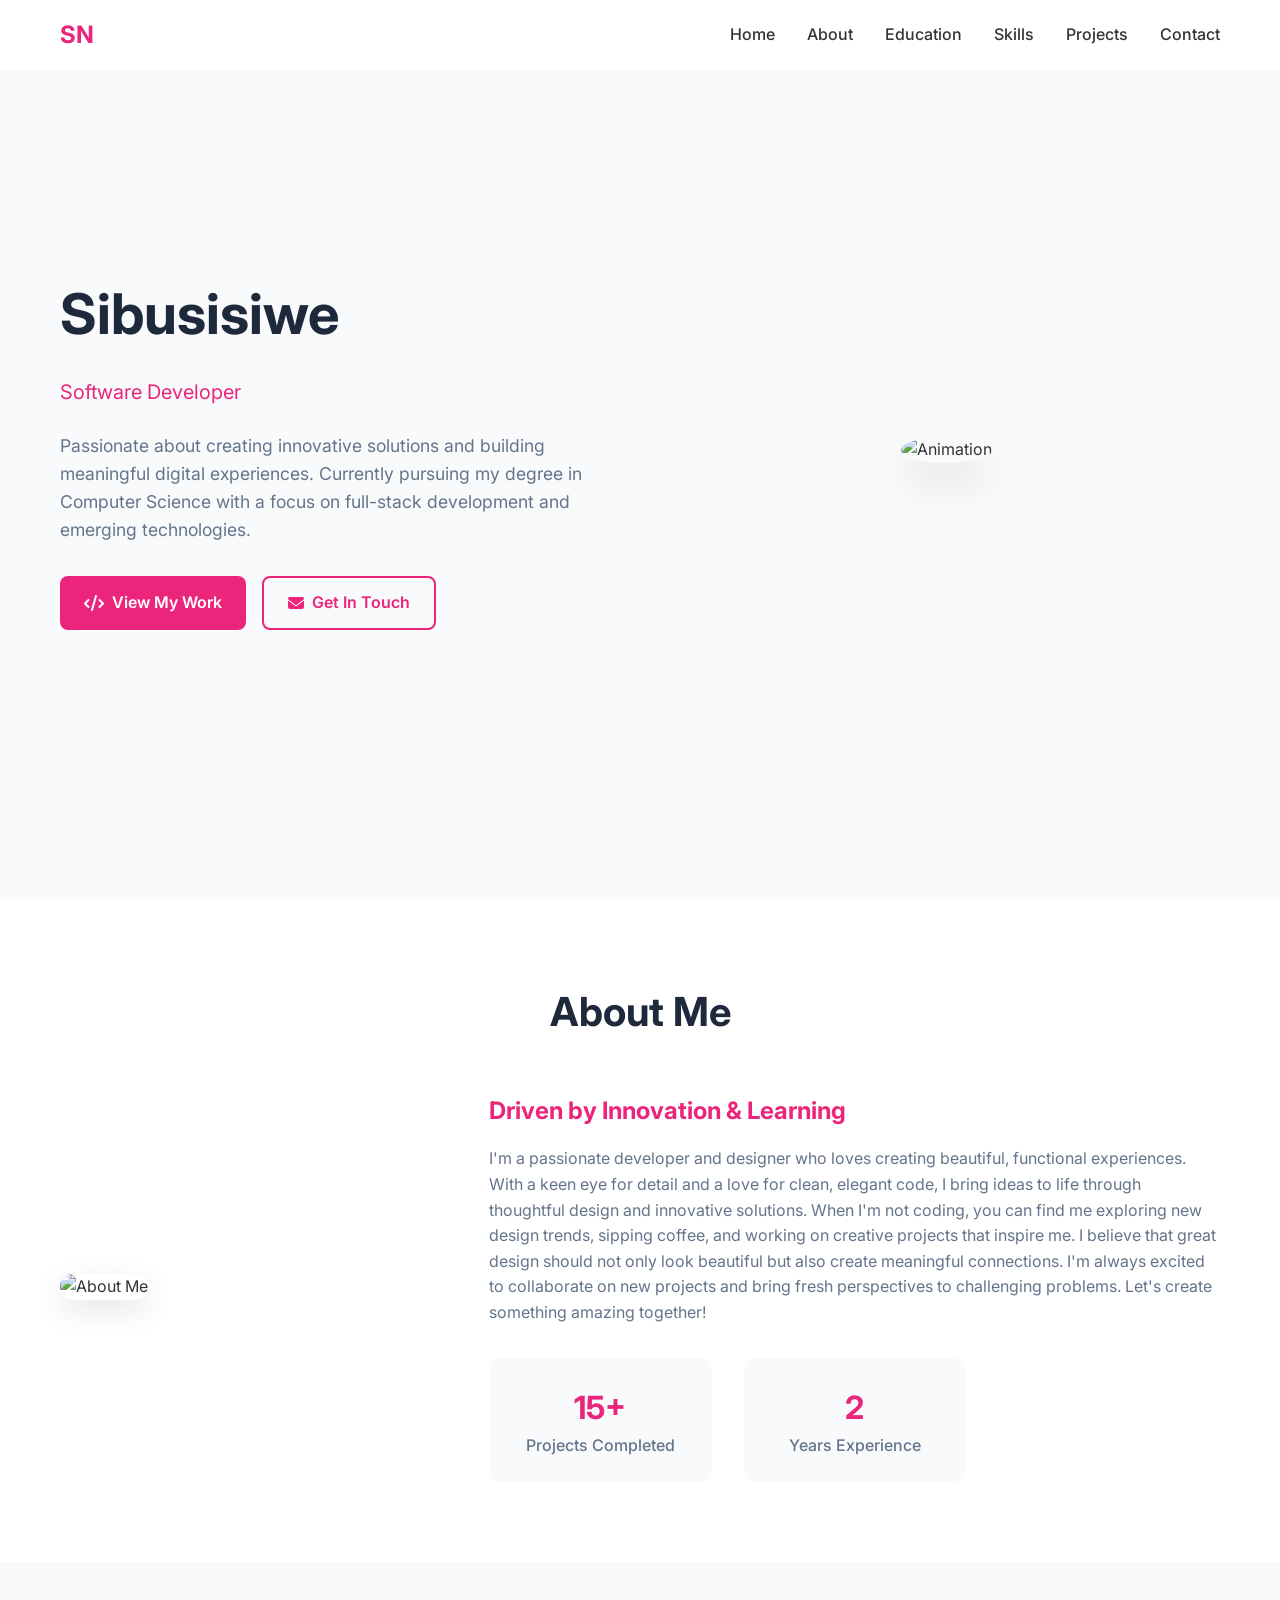
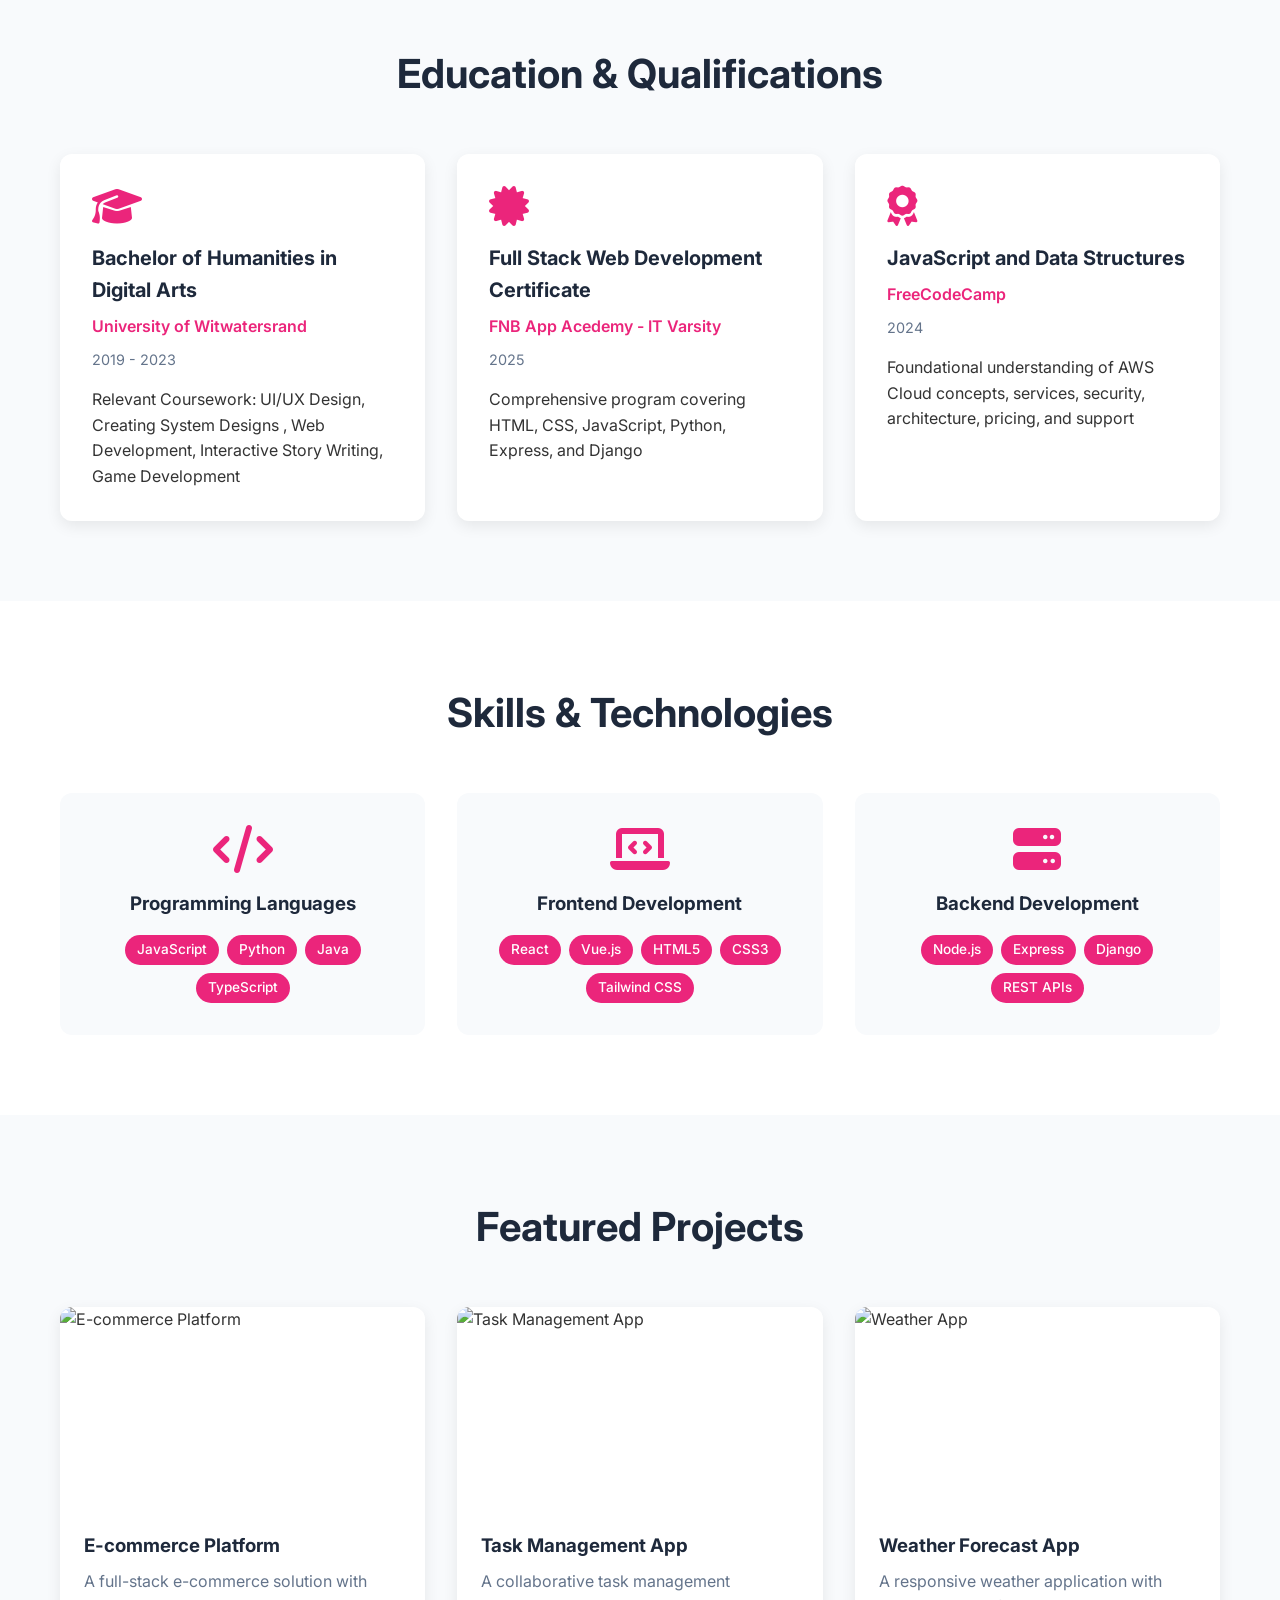
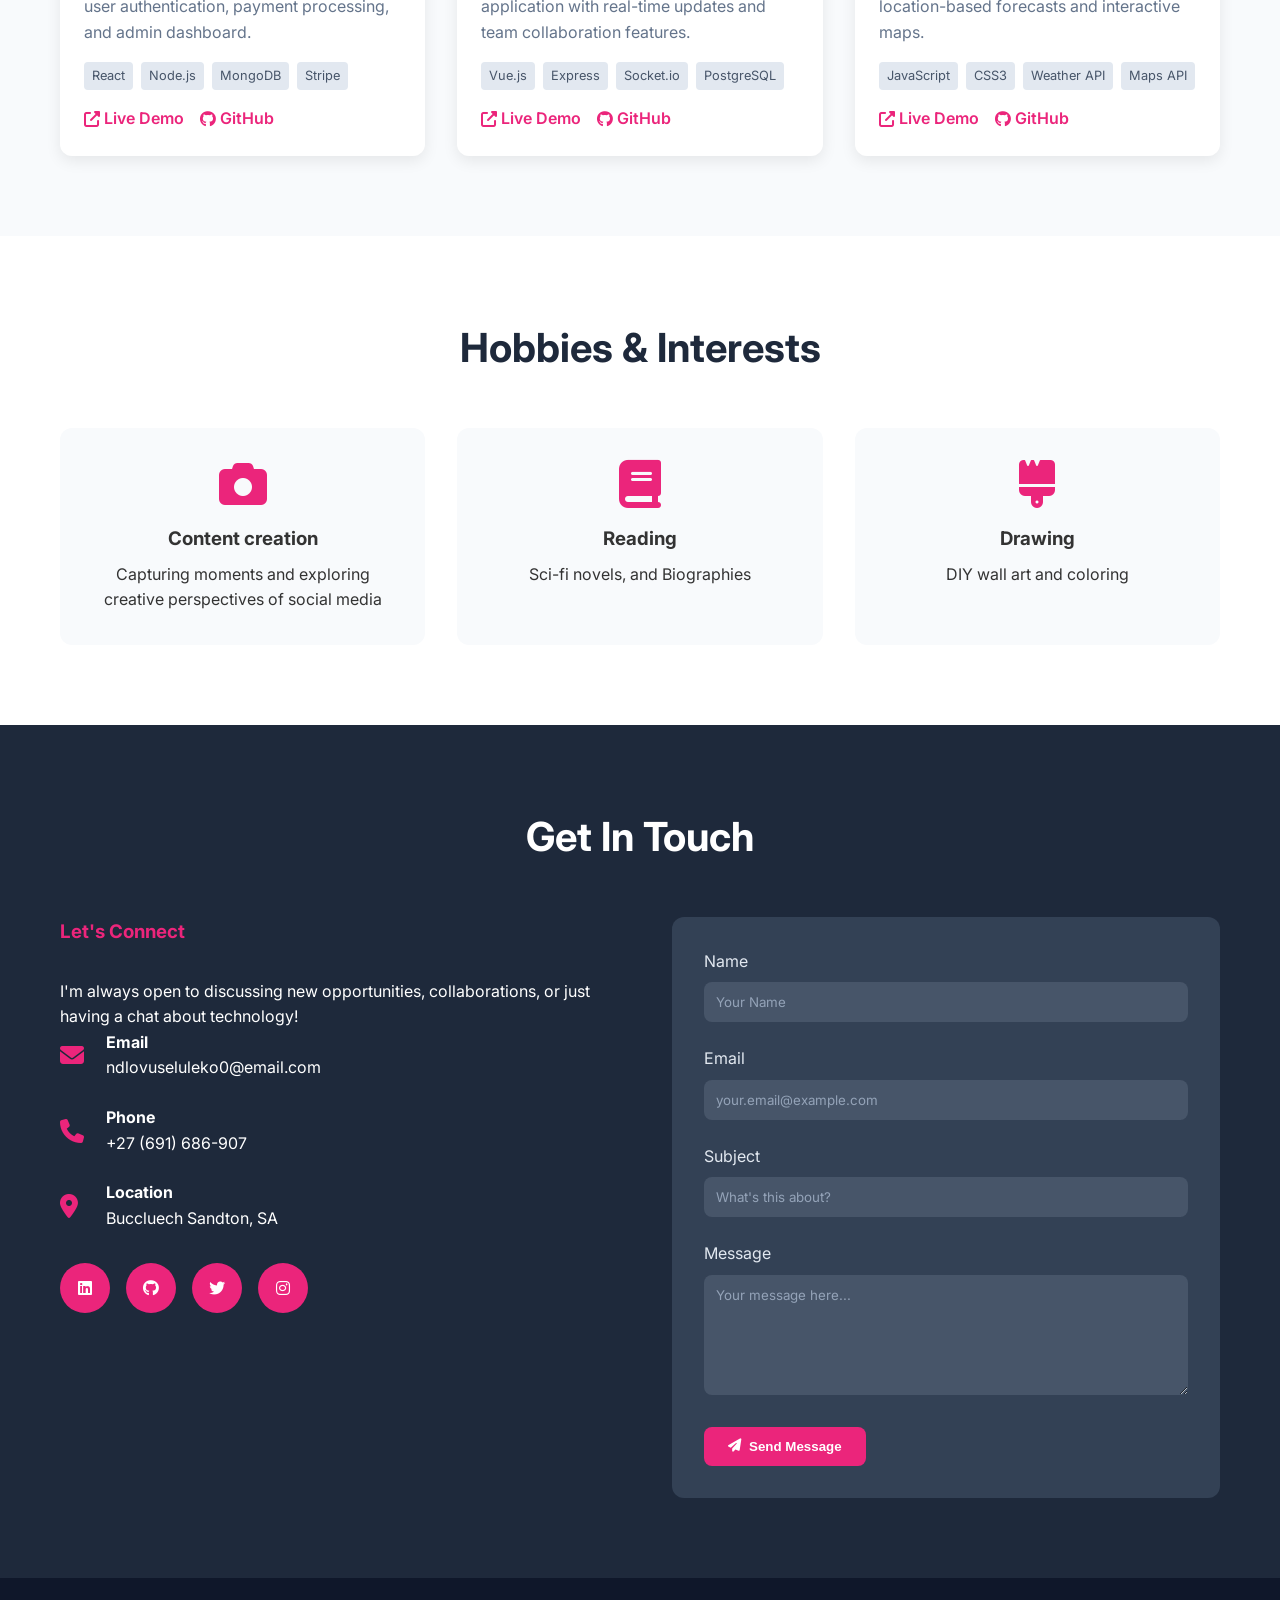
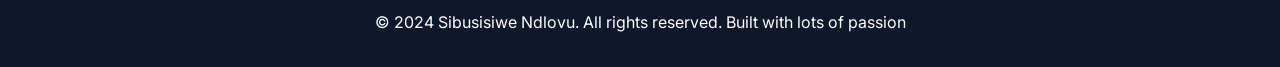
==== index.html @ b72af73e "Initial commit" ====
<!DOCTYPE html>
<html lang="en">
<head>
    <meta charset="UTF-8">
    <meta name="viewport" content="width=device-width, initial-scale=1.0">
    <title>Sibusisiwe Ndlovu - Portfolio</title>
    <link rel="stylesheet" href="https://cdnjs.cloudflare.com/ajax/libs/font-awesome/6.4.0/css/all.min.css">
    <link href="https://fonts.googleapis.com/css2?family=Inter:wght@300;400;500;600;700&display=swap" rel="stylesheet">
    <link rel="stylesheet" href="styles.css">
</head>
<body>
    <!-- Navigation -->
    <nav id="navbar">
        <div class="container">
            <div class="nav-container">
                <div class="logo">SN</div>
                <ul class="nav-links">
                    <li><a href="#home">Home</a></li>
                    <li><a href="#about">About</a></li>
                    <li><a href="#qualifications">Education</a></li>
                    <li><a href="#skills">Skills</a></li>
                    <li><a href="#projects">Projects</a></li>
                    <li><a href="#contact">Contact</a></li>
                </ul>
            </div>
        </div>
    </nav>

    <!-- Hero Section -->
    <section id="home" class="hero">
        <div class="container">
            <div class="hero-content">
                <div class="hero-text">
                    <h1>Sibusisiwe Ndlovu</h1>
                    <p class="subtitle">Software Developer</p>
                    <p>Passionate about creating innovative solutions and building meaningful digital experiences. Currently pursuing my degree in Computer Science with a focus on full-stack development and emerging technologies.</p>
                    <div class="cta-buttons">
                        <a href="#projects" class="btn btn-primary">
                            <i class="fas fa-code"></i>
                            View My Work
                        </a>
                        <a href="#contact" class="btn btn-secondary">
                            <i class="fas fa-envelope"></i>
                            Get In Touch
                        </a>
                    </div>
                </div>
                <div class="hero-image">
                    <img  alt="Animation">
                </div>
            </div>
        </div>
    </section>

    <!-- About Section -->
    <section id="about" class="about">
        <div class="container">
            <h2 class="section-title fade-in">About Me</h2>
            <div class="about-content">
                <div class="about-image fade-in">
                    <img  alt="About Me">
                </div>
                <div class="about-text fade-in">
                    <h3>Driven by Innovation & Learning</h3>
                    <p>I'm a passionate developer and designer who loves creating beautiful, functional experiences. With a keen eye for detail and a love for clean, elegant code, I bring ideas to life through thoughtful design and innovative solutions.
When I'm not coding, you can find me exploring new design trends, sipping coffee, and working on creative projects that inspire me. I believe that great design should not only look beautiful but also create meaningful connections. I'm always excited to collaborate on new projects and bring fresh perspectives to challenging problems. Let's create something amazing together!</p>
                    <div class="stats">
                        <div class="stat-item">
                            <div class="stat-number">15+</div>
                            <div class="stat-label">Projects Completed</div>
                        </div>
                        
                        <div class="stat-item">
                            <div class="stat-number">2</div>
                            <div class="stat-label">Years Experience</div>
                        </div>
                    </div>
                </div>
            </div>
        </div>
    </section>

    <!-- Qualifications Section -->
    <section id="qualifications" class="qualifications">
        <div class="container">
            <h2 class="section-title fade-in">Education & Qualifications</h2>
            <div class="qual-grid">
                <div class="qual-card fade-in">
                    <i class="fas fa-graduation-cap qual-icon"></i>
                    <h3>Bachelor of Humanities in Digital Arts</h3>
                    <div class="institution">University of Witwatersrand</div>
                    <div class="year">2019 - 2023</div>
                    <p>Relevant Coursework: UI/UX Design, Creating System Designs , Web Development, Interactive Story Writing, Game Development</p>
                </div>
                <div class="qual-card fade-in">
                    <i class="fas fa-certificate qual-icon"></i>
                    <h3>Full Stack Web Development Certificate</h3>
                    <div class="institution">FNB App Acedemy - IT Varsity</div>
                    <div class="year">2025</div>
                    <p>Comprehensive program covering HTML, CSS, JavaScript, Python, Express, and Django</p>
                </div>
                <div class="qual-card fade-in">
                    <i class="fas fa-award qual-icon"></i>
                    <h3>JavaScript and Data Structures</h3>
                    <div class="institution">FreeCodeCamp</div>
                    <div class="year">2024</div>
                    <p>Foundational understanding of AWS Cloud concepts, services, security, architecture, pricing, and support</p>
                </div>
            </div>
        </div>
    </section>

    <!-- Skills Section -->
    <section id="skills" class="skills">
        <div class="container">
            <h2 class="section-title fade-in">Skills & Technologies</h2>
            <div class="skills-grid">
                <div class="skill-category fade-in">
                    <i class="fas fa-code"></i>
                    <h3>Programming Languages</h3>
                    <div class="skill-tags">
                        <span class="skill-tag">JavaScript</span>
                        <span class="skill-tag">Python</span>
                        <span class="skill-tag">Java</span>
                        
                        <span class="skill-tag">TypeScript</span>
                    </div>
                </div>
                <div class="skill-category fade-in">
                    <i class="fas fa-laptop-code"></i>
                    <h3>Frontend Development</h3>
                    <div class="skill-tags">
                        <span class="skill-tag">React</span>
                        <span class="skill-tag">Vue.js</span>
                        <span class="skill-tag">HTML5</span>
                        <span class="skill-tag">CSS3</span>
                        <span class="skill-tag">Tailwind CSS</span>
                    </div>
                </div>
                <div class="skill-category fade-in">
                    <i class="fas fa-server"></i>
                    <h3>Backend Development</h3>
                    <div class="skill-tags">
                        <span class="skill-tag">Node.js</span>
                        <span class="skill-tag">Express</span>
                        <span class="skill-tag">Django</span>
                        <span class="skill-tag">REST APIs</span>
            
                    </div>
                </div>
            </div>
        </div>
    </section>

    <!-- Projects Section -->
    <section id="projects" class="projects">
        <div class="container">
            <h2 class="section-title fade-in">Featured Projects</h2>
            <div class="projects-grid">
                <div class="project-card fade-in">
                    <div class="project-image">
                        <img src="/placeholder.svg?height=200&width=350" alt="E-commerce Platform">
                    </div>
                    <div class="project-content">
                        <h3>E-commerce Platform</h3>
                        <p>A full-stack e-commerce solution with user authentication, payment processing, and admin dashboard.</p>
                        <div class="project-tech">
                            <span class="tech-tag">React</span>
                            <span class="tech-tag">Node.js</span>
                            <span class="tech-tag">MongoDB</span>
                            <span class="tech-tag">Stripe</span>
                        </div>
                        <div class="project-links">
                            <a href="#"><i class="fas fa-external-link-alt"></i> Live Demo</a>
                            <a href="#"><i class="fab fa-github"></i> GitHub</a>
                        </div>
                    </div>
                </div>
                <div class="project-card fade-in">
                    <div class="project-image">
                        <img src="/placeholder.svg?height=200&width=350" alt="Task Management App">
                    </div>
                    <div class="project-content">
                        <h3>Task Management App</h3>
                        <p>A collaborative task management application with real-time updates and team collaboration features.</p>
                        <div class="project-tech">
                            <span class="tech-tag">Vue.js</span>
                            <span class="tech-tag">Express</span>
                            <span class="tech-tag">Socket.io</span>
                            <span class="tech-tag">PostgreSQL</span>
                        </div>
                        <div class="project-links">
                            <a href="#"><i class="fas fa-external-link-alt"></i> Live Demo</a>
                            <a href="#"><i class="fab fa-github"></i> GitHub</a>
                        </div>
                    </div>
                </div>
                <div class="project-card fade-in">
                    <div class="project-image">
                        <img src="/placeholder.svg?height=200&width=350" alt="Weather App">
                    </div>
                    <div class="project-content">
                        <h3>Weather Forecast App</h3>
                        <p>A responsive weather application with location-based forecasts and interactive maps.</p>
                        <div class="project-tech">
                            <span class="tech-tag">JavaScript</span>
                            <span class="tech-tag">CSS3</span>
                            <span class="tech-tag">Weather API</span>
                            <span class="tech-tag">Maps API</span>
                        </div>
                        <div class="project-links">
                            <a href="#"><i class="fas fa-external-link-alt"></i> Live Demo</a>
                            <a href="#"><i class="fab fa-github"></i> GitHub</a>
                        </div>
                    </div>
                </div>
            </div>
        </div>
    </section>

    <!-- Hobbies Section -->
    <section id="hobbies" class="hobbies">
        <div class="container">
            <h2 class="section-title fade-in">Hobbies & Interests</h2>
            <div class="hobbies-grid">
                <div class="hobby-item fade-in">
                    <i class="fas fa-camera"></i>
                    <h3>Content creation</h3>
                    <p>Capturing moments and exploring creative perspectives of social media</p>
                </div>
              
                <div class="hobby-item fade-in">
                    <i class="fas fa-book"></i>
                    <h3>Reading</h3>
                    <p>Sci-fi novels, and Biographies</p>
                </div>
                <div class="hobby-item fade-in">
                    <i class="fas fa-brush"></i>
                    <h3>Drawing</h3>
                    <p>DIY wall art and coloring</p>
                </div>
            </div>
        </div>
    </section>

    <!-- Contact Section -->
    <section id="contact" class="contact">
        <div class="container">
            <h2 class="section-title fade-in">Get In Touch</h2>
            <div class="contact-content">
                <div class="contact-info fade-in">
                    <h3>Let's Connect</h3>
                    <p>I'm always open to discussing new opportunities, collaborations, or just having a chat about technology!</p>
                    
                    <div class="contact-item">
                        <i class="fas fa-envelope"></i>
                        <div>
                            <strong>Email</strong><br>
                            ndlovuseluleko0@email.com
                        </div>
                    </div>
                    
                    <div class="contact-item">
                        <i class="fas fa-phone"></i>
                        <div>
                            <strong>Phone</strong><br>
                            +27 (691) 686-907
                        </div>
                    </div>
                    
                    <div class="contact-item">
                        <i class="fas fa-map-marker-alt"></i>
                        <div>
                            <strong>Location</strong><br>
                            Buccluech Sandton, SA
                        </div>
                    </div>

                    <div class="social-links">
                        <a href="#"><i class="fab fa-linkedin"></i></a>
                        <a href="#"><i class="fab fa-github"></i></a>
                        <a href="#"><i class="fab fa-twitter"></i></a>
                        <a href="#"><i class="fab fa-instagram"></i></a>
                    </div>
                </div>
                
                <div class="contact-form fade-in">
                    <form>
                        <div class="form-group">
                            <label for="name">Name</label>
                            <input type="text" id="name" name="name" placeholder="Your Name" required>
                        </div>
                        <div class="form-group">
                            <label for="email">Email</label>
                            <input type="email" id="email" name="email" placeholder="your.email@example.com" required>
                        </div>
                        <div class="form-group">
                            <label for="subject">Subject</label>
                            <input type="text" id="subject" name="subject" placeholder="What's this about?" required>
                        </div>
                        <div class="form-group">
                            <label for="message">Message</label>
                            <textarea id="message" name="message" placeholder="Your message here..." required></textarea>
                        </div>
                        <button type="submit" class="btn btn-primary">
                            <i class="fas fa-paper-plane"></i>
                            Send Message
                        </button>
                    </form>
                </div>
            </div>
        </div>
    </section>

    <!-- Footer -->
    <footer>
        <div class="container">
            <p>&copy; 2024 Sibusisiwe Ndlovu. All rights reserved. Built with lots of passion</p>
        </div>
    </footer>

    <script src="script.js"></script>
</body>
</html>
---- styles.css ----
* {
    margin: 0;
    padding: 0;
    box-sizing: border-box;
}

body {
    font-family: 'Inter', sans-serif;
    line-height: 1.6;
    color: #333;
    background-color: #ffffff;
}

.container {
    max-width: 1200px;
    margin: 0 auto;
    padding: 0 20px;
}

/* Navigation */
nav {
    position: fixed;
    top: 0;
    width: 100%;
    background: rgba(255, 255, 255, 0.95);
    backdrop-filter: blur(10px);
    z-index: 1000;
    padding: 1rem 0;
    transition: all 0.3s ease;
}

nav.scrolled {
    box-shadow: 0 2px 20px rgba(0, 0, 0, 0.1);
}

.nav-container {
    display: flex;
    justify-content: space-between;
    align-items: center;
}

.logo {
    font-size: 1.5rem;
    font-weight: 700;
    color: #eb257b;
}

.nav-links {
    display: flex;
    list-style: none;
    gap: 2rem;
}

.nav-links a {
    text-decoration: none;
    color: #333;
    font-weight: 500;
    transition: color 0.3s ease;
    position: relative;
}

.nav-links a:hover {
    color: #eb257b;
}

.nav-links a::after {
    content: '';
    position: absolute;
    width: 0;
    height: 2px;
    bottom: -5px;
    left: 0;
    background-color: #eb257b;
    transition: width 0.3s ease;
}

.nav-links a:hover::after {
    width: 100%;
}

/* Hero Section */
.hero {
    min-height: 100vh;
    display: flex;
    align-items: center;
    padding-top: 80px;
    background-color: #f8fafc;
}

.hero-content {
    display: grid;
    grid-template-columns: 1fr 1fr;
    gap: 4rem;
    align-items: center;
}

.hero-text h1 {
    font-size: 3.5rem;
    font-weight: 700;
    margin-bottom: 1rem;
    color: #1e293b;
    opacity: 0;
    animation: fadeInUp 1s ease forwards;
}

.hero-text .subtitle {
    font-size: 1.25rem;
    color: #eb257b;
    margin-bottom: 1.5rem;
    opacity: 0;
    animation: fadeInUp 1s ease 0.2s forwards;
}

.hero-text p {
    font-size: 1.1rem;
    color: #64748b;
    margin-bottom: 2rem;
    opacity: 0;
    animation: fadeInUp 1s ease 0.4s forwards;
}

.hero-image {
    text-align: center;
    opacity: 0;
    animation: fadeInUp 1s ease 0.6s forwards;
}

.hero-image img {
    width: 300px;
    height: 300px;
    border-radius: 50%;
    object-fit: cover;
    box-shadow: 0 20px 40px rgba(0, 0, 0, 0.1);
    transition: transform 0.3s ease;
}

.hero-image img:hover {
    transform: scale(1.05);
}
.hearts {
    position: fixed;
    top: 0;
    left: 0;
    width: 100%;
    height: 100%;
    pointer-events: none;
    overflow: hidden;
    z-index: 1;
}

.heart {
    position: absolute;
    color: rgba(255, 107, 107, 0.3);
    font-size: 20px;
    animation: float-heart 8s linear infinite;
}

@keyframes float-heart {
    0% {
        transform: translateY(100vh) rotate(0deg);
        opacity: 1;
    }
    100% {
        transform: translateY(-100px) rotate(360deg);
        opacity: 0;
    }
}

.cta-buttons {
    display: flex;
    gap: 1rem;
    opacity: 0;
    animation: fadeInUp 1s ease 0.8s forwards;
}

.btn {
    padding: 12px 24px;
    border: none;
    border-radius: 8px;
    font-weight: 600;
    text-decoration: none;
    display: inline-flex;
    align-items: center;
    gap: 0.5rem;
    transition: all 0.3s ease;
    cursor: pointer;
}

.btn-primary {
    background-color: #eb257b;
    color: white;
}

.btn-primary:hover {
    background-color: #eb257b;
    transform: translateY(-2px);
}

.btn-secondary {
    background-color: transparent;
    color: #eb257b;
    border: 2px solid #eb257b;
}

.btn-secondary:hover {
    background-color: #eb257b;
    color: white;
    transform: translateY(-2px);
}

/* Section Styles */
section {
    padding: 5rem 0;
}

.section-title {
    text-align: center;
    font-size: 2.5rem;
    font-weight: 700;
    margin-bottom: 3rem;
    color: #1e293b;
}

/* About Section */
.about {
    background-color: white;
}

.about-content {
    display: grid;
    grid-template-columns: 1fr 2fr;
    gap: 4rem;
    align-items: center;
}

.about-image img {
    width: 100%;
    border-radius: 12px;
    box-shadow: 0 10px 30px rgba(0, 0, 0, 0.1);
}

.about-text h3 {
    font-size: 1.5rem;
    margin-bottom: 1rem;
    color: #eb257b;
}

.about-text p {
    color: #64748b;
    margin-bottom: 1.5rem;
}

.stats {
    display: grid;
    grid-template-columns: repeat(3, 1fr);
    gap: 2rem;
    margin-top: 2rem;
}

.stat-item {
    text-align: center;
    padding: 1.5rem;
    background-color: #f8fafc;
    border-radius: 12px;
    transition: transform 0.3s ease;
}

.stat-item:hover {
    transform: translateY(-5px);
}

.stat-number {
    font-size: 2rem;
    font-weight: 700;
    color: #eb257b;
}

.stat-label {
    color: #64748b;
    font-weight: 500;
}

/* Qualifications Section */
.qualifications {
    background-color: #f8fafc;
}

.qual-grid {
    display: grid;
    grid-template-columns: repeat(auto-fit, minmax(300px, 1fr));
    gap: 2rem;
}

.qual-card {
    background: white;
    padding: 2rem;
    border-radius: 12px;
    box-shadow: 0 5px 15px rgba(0, 0, 0, 0.08);
    transition: all 0.3s ease;
}

.qual-card:hover {
    transform: translateY(-5px);
    box-shadow: 0 10px 30px rgba(0, 0, 0, 0.15);
}

.qual-icon {
    font-size: 2.5rem;
    color: #eb257b;
    margin-bottom: 1rem;
}

.qual-card h3 {
    font-size: 1.25rem;
    margin-bottom: 0.5rem;
    color: #1e293b;
}

.qual-card .institution {
    color: #eb257b;
    font-weight: 600;
    margin-bottom: 0.5rem;
}

.qual-card .year {
    color: #64748b;
    font-size: 0.9rem;
    margin-bottom: 1rem;
}

/* Skills Section */
.skills {
    background-color: white;
}

.skills-grid {
    display: grid;
    grid-template-columns: repeat(auto-fit, minmax(250px, 1fr));
    gap: 2rem;
}

.skill-category {
    background-color: #f8fafc;
    padding: 2rem;
    border-radius: 12px;
    text-align: center;
    transition: transform 0.3s ease;
}

.skill-category:hover {
    transform: translateY(-5px);
}

.skill-category i {
    font-size: 3rem;
    color: #eb257b;
    margin-bottom: 1rem;
}

.skill-category h3 {
    margin-bottom: 1rem;
    color: #1e293b;
}

.skill-tags {
    display: flex;
    flex-wrap: wrap;
    gap: 0.5rem;
    justify-content: center;
}

.skill-tag {
    background-color: #eb257b;
    color: white;
    padding: 0.25rem 0.75rem;
    border-radius: 20px;
    font-size: 0.85rem;
    font-weight: 500;
}

/* Projects Section */
.projects {
    background-color: #f8fafc;
}

.projects-grid {
    display: grid;
    grid-template-columns: repeat(auto-fit, minmax(350px, 1fr));
    gap: 2rem;
}

.project-card {
    background: white;
    border-radius: 12px;
    overflow: hidden;
    box-shadow: 0 5px 15px rgba(0, 0, 0, 0.08);
    transition: all 0.3s ease;
}

.project-card:hover {
    transform: translateY(-5px);
    box-shadow: 0 10px 30px rgba(0, 0, 0, 0.15);
}

.project-image {
    height: 200px;
    overflow: hidden;
}

.project-image img {
    width: 100%;
    height: 100%;
    object-fit: cover;
    transition: transform 0.3s ease;
}

.project-card:hover .project-image img {
    transform: scale(1.1);
}

.project-content {
    padding: 1.5rem;
}

.project-content h3 {
    margin-bottom: 0.5rem;
    color: #1e293b;
}

.project-content p {
    color: #64748b;
    margin-bottom: 1rem;
}

.project-tech {
    display: flex;
    flex-wrap: wrap;
    gap: 0.5rem;
    margin-bottom: 1rem;
}

.tech-tag {
    background-color: #e2e8f0;
    color: #475569;
    padding: 0.25rem 0.5rem;
    border-radius: 4px;
    font-size: 0.8rem;
}

.project-links {
    display: flex;
    gap: 1rem;
}

.project-links a {
    color: #eb257b;
    text-decoration: none;
    font-weight: 600;
    display: flex;
    align-items: center;
    gap: 0.25rem;
}

.project-links a:hover {
    color: #eb257b;
}

/* Hobbies Section */
.hobbies {
    background-color: white;
}

.hobbies-grid {
    display: grid;
    grid-template-columns: repeat(auto-fit, minmax(200px, 1fr));
    gap: 2rem;
}

.hobby-item {
    text-align: center;
    padding: 2rem;
    background-color: #f8fafc;
    border-radius: 12px;
    transition: all 0.3s ease;
}

.hobby-item:hover {
    transform: translateY(-5px);
    background-color: #eb257b;
    color: white;
}

.hobby-item i {
    font-size: 3rem;
    color: #eb257b;
    margin-bottom: 1rem;
    transition: color 0.3s ease;
}

.hobby-item:hover i {
    color: white;
}

.hobby-item h3 {
    margin-bottom: 0.5rem;
}

/* Contact Section */
.contact {
    background-color: #1e293b;
    color: white;
}

.contact .section-title {
    color: white;
}

.contact-content {
    display: grid;
    grid-template-columns: 1fr 1fr;
    gap: 4rem;
}

.contact-info h3 {
    margin-bottom: 2rem;
    color: #eb257b;
}

.contact-item {
    display: flex;
    align-items: center;
    gap: 1rem;
    margin-bottom: 1.5rem;
}

.contact-item i {
    font-size: 1.5rem;
    color: #eb257b;
    width: 30px;
}

.social-links {
    display: flex;
    gap: 1rem;
    margin-top: 2rem;
}

.social-links a {
    display: flex;
    align-items: center;
    justify-content: center;
    width: 50px;
    height: 50px;
    background-color: #eb257b;
    color: white;
    border-radius: 50%;
    text-decoration: none;
    transition: all 0.3s ease;
}

.social-links a:hover {
    background-color: #eb257b;
    transform: translateY(-3px);
}

.contact-form {
    background-color: #334155;
    padding: 2rem;
    border-radius: 12px;
}

.form-group {
    margin-bottom: 1.5rem;
}

.form-group label {
    display: block;
    margin-bottom: 0.5rem;
    color: #e2e8f0;
}

.form-group input,
.form-group textarea {
    width: 100%;
    padding: 0.75rem;
    border: none;
    border-radius: 8px;
    background-color: #475569;
    color: white;
    font-family: inherit;
}

.form-group input::placeholder,
.form-group textarea::placeholder {
    color: #94a3b8;
}

.form-group textarea {
    height: 120px;
    resize: vertical;
}

/* Footer */
footer {
    background-color: #0f172a;
    color: white;
    text-align: center;
    padding: 2rem 0;
}

/* Animations */
@keyframes fadeInUp {
    from {
        opacity: 0;
        transform: translateY(30px);
    }
    to {
        opacity: 1;
        transform: translateY(0);
    }
}

.fade-in {
    opacity: 0;
    transform: translateY(30px);
    transition: all 0.6s ease;
}

.fade-in.visible {
    opacity: 1;
    transform: translateY(0);
}

/* Mobile Responsiveness */
@media (max-width: 768px) {
    .nav-links {
        display: none;
    }

    .hero-content {
        grid-template-columns: 1fr;
        text-align: center;
    }

    .hero-text h1 {
        font-size: 2.5rem;
    }

    .about-content {
        grid-template-columns: 1fr;
    }

    .stats {
        grid-template-columns: 1fr;
    }

    .contact-content {
        grid-template-columns: 1fr;
    }

    .cta-buttons {
        flex-direction: column;
    }
}
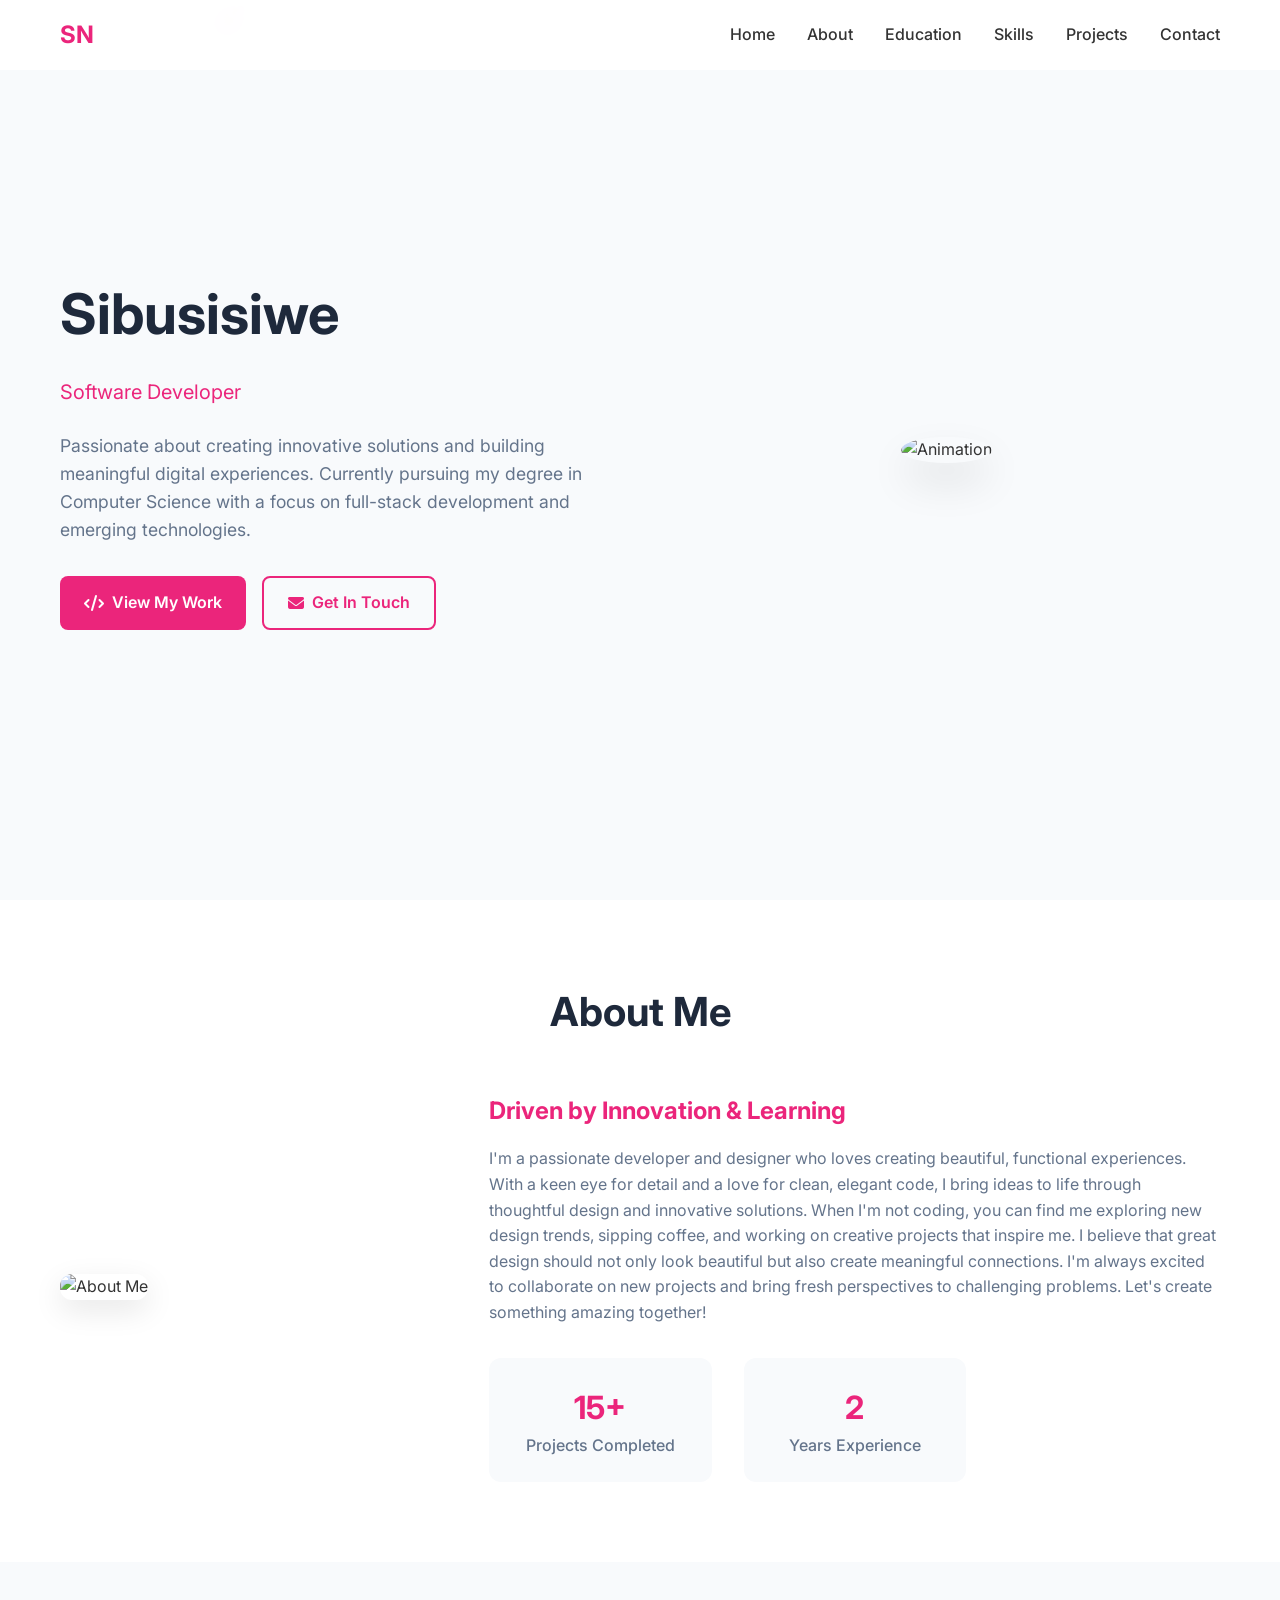
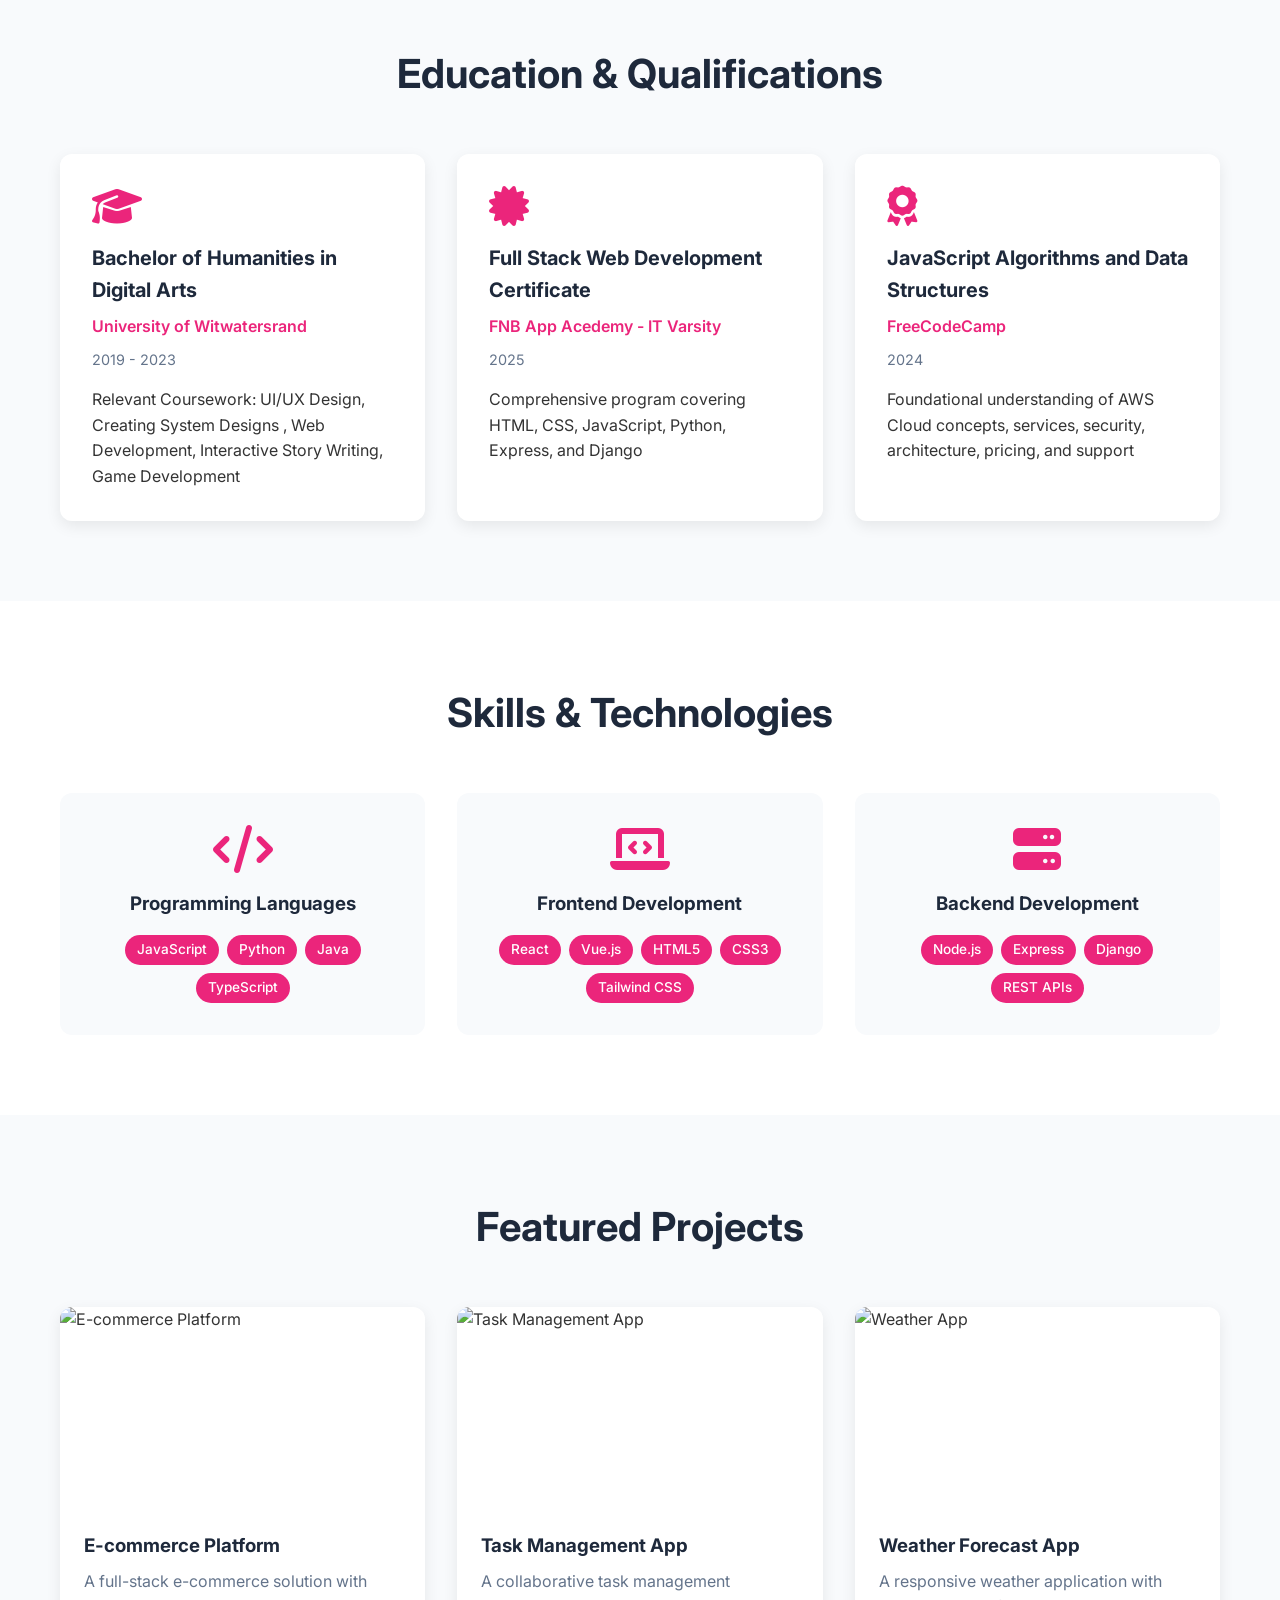
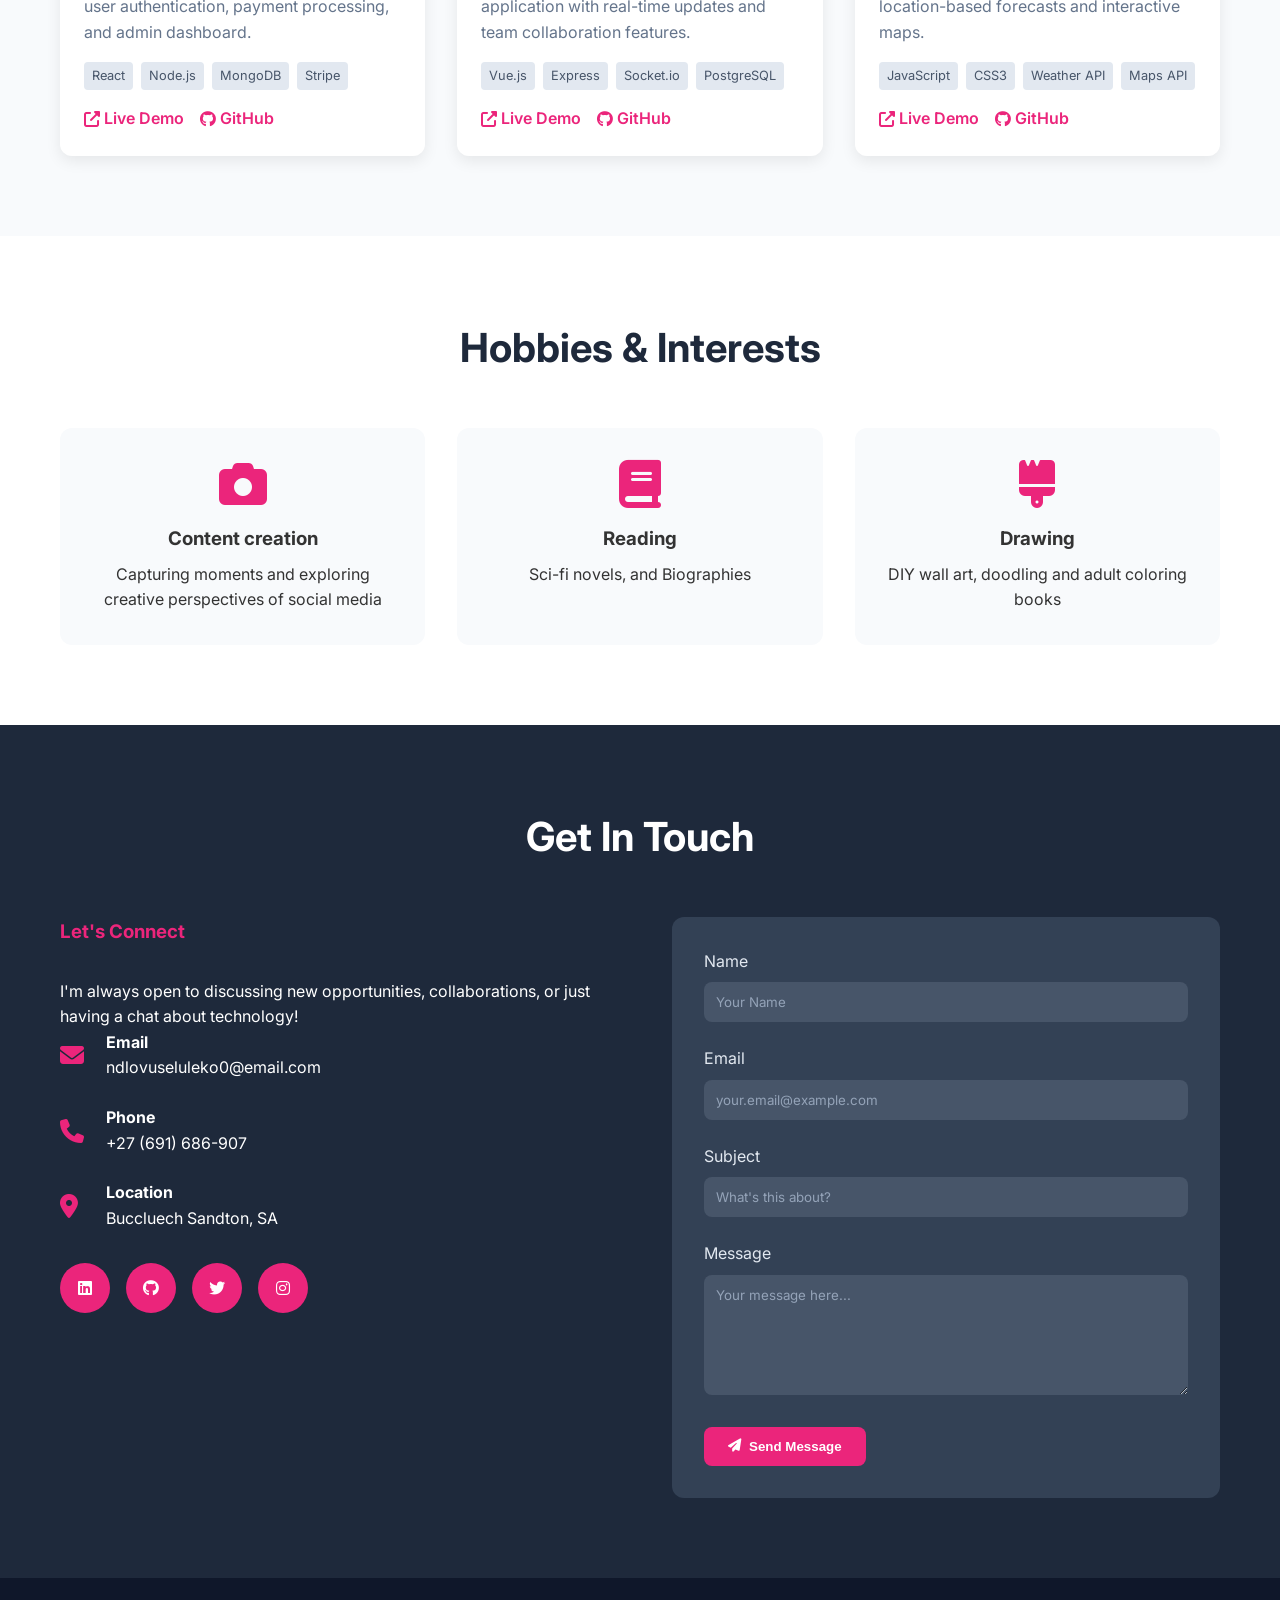
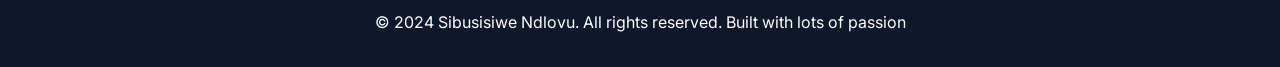
==== commit 5bedfa07: "Portfolio structure This is the structure of the new portfolio" ====
--- a/index.html
+++ b/index.html
@@ -9,6 +9,8 @@
     <link rel="stylesheet" href="styles.css">
 </head>
 <body>
+    <div class="hearts" id="hearts"></div>
+    
     <!-- Navigation -->
     <nav id="navbar">
         <div class="container">
@@ -16,10 +18,10 @@
                 <div class="logo">SN</div>
                 <ul class="nav-links">
                     <li><a href="#home">Home</a></li>
-                    <li><a href="#about">About</a></li>
+                    <li><a href="about.html">About</a></li>
                     <li><a href="#qualifications">Education</a></li>
                     <li><a href="#skills">Skills</a></li>
-                    <li><a href="#projects">Projects</a></li>
+                    <li><a href="work.html">Projects</a></li>
                     <li><a href="#contact">Contact</a></li>
                 </ul>
             </div>
@@ -101,7 +103,7 @@
                 </div>
                 <div class="qual-card fade-in">
                     <i class="fas fa-award qual-icon"></i>
-                    <h3>JavaScript and Data Structures</h3>
+                    <h3>JavaScript Algorithms and Data Structures</h3>
                     <div class="institution">FreeCodeCamp</div>
                     <div class="year">2024</div>
                     <p>Foundational understanding of AWS Cloud concepts, services, security, architecture, pricing, and support</p>
@@ -237,7 +239,7 @@
                 <div class="hobby-item fade-in">
                     <i class="fas fa-brush"></i>
                     <h3>Drawing</h3>
-                    <p>DIY wall art and coloring</p>
+                    <p>DIY wall art, doodling and adult coloring books</p>
                 </div>
             </div>
         </div>
@@ -260,7 +262,7 @@
                         </div>
                     </div>
                     
-                    <div class="contact-item">
+                    <div class="contact-item"> 
                         <i class="fas fa-phone"></i>
                         <div>
                             <strong>Phone</strong><br>
@@ -285,7 +287,7 @@
                 </div>
                 
                 <div class="contact-form fade-in">
-                    <form>
+                    <form id="contact-form" action="https://formspree.io/f/xrblvoee" method="POST">
                         <div class="form-group">
                             <label for="name">Name</label>
                             <input type="text" id="name" name="name" placeholder="Your Name" required>
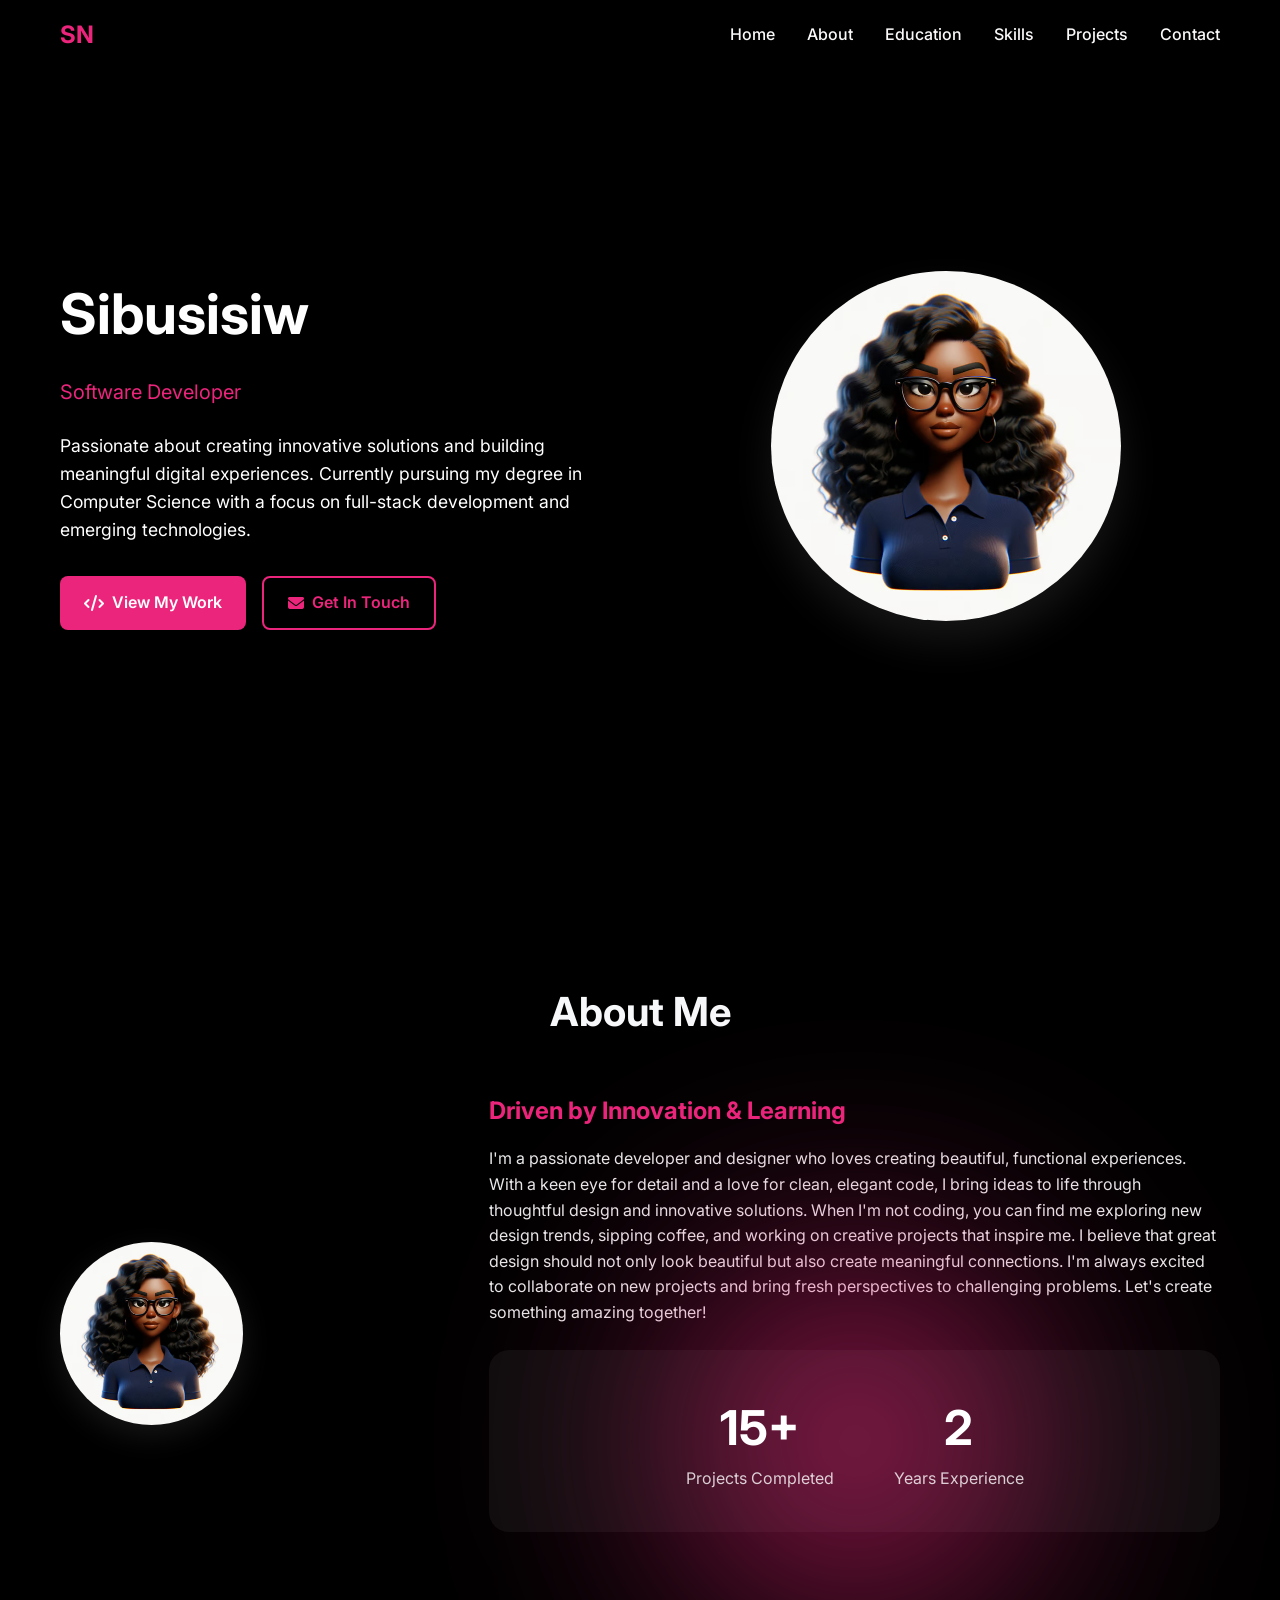
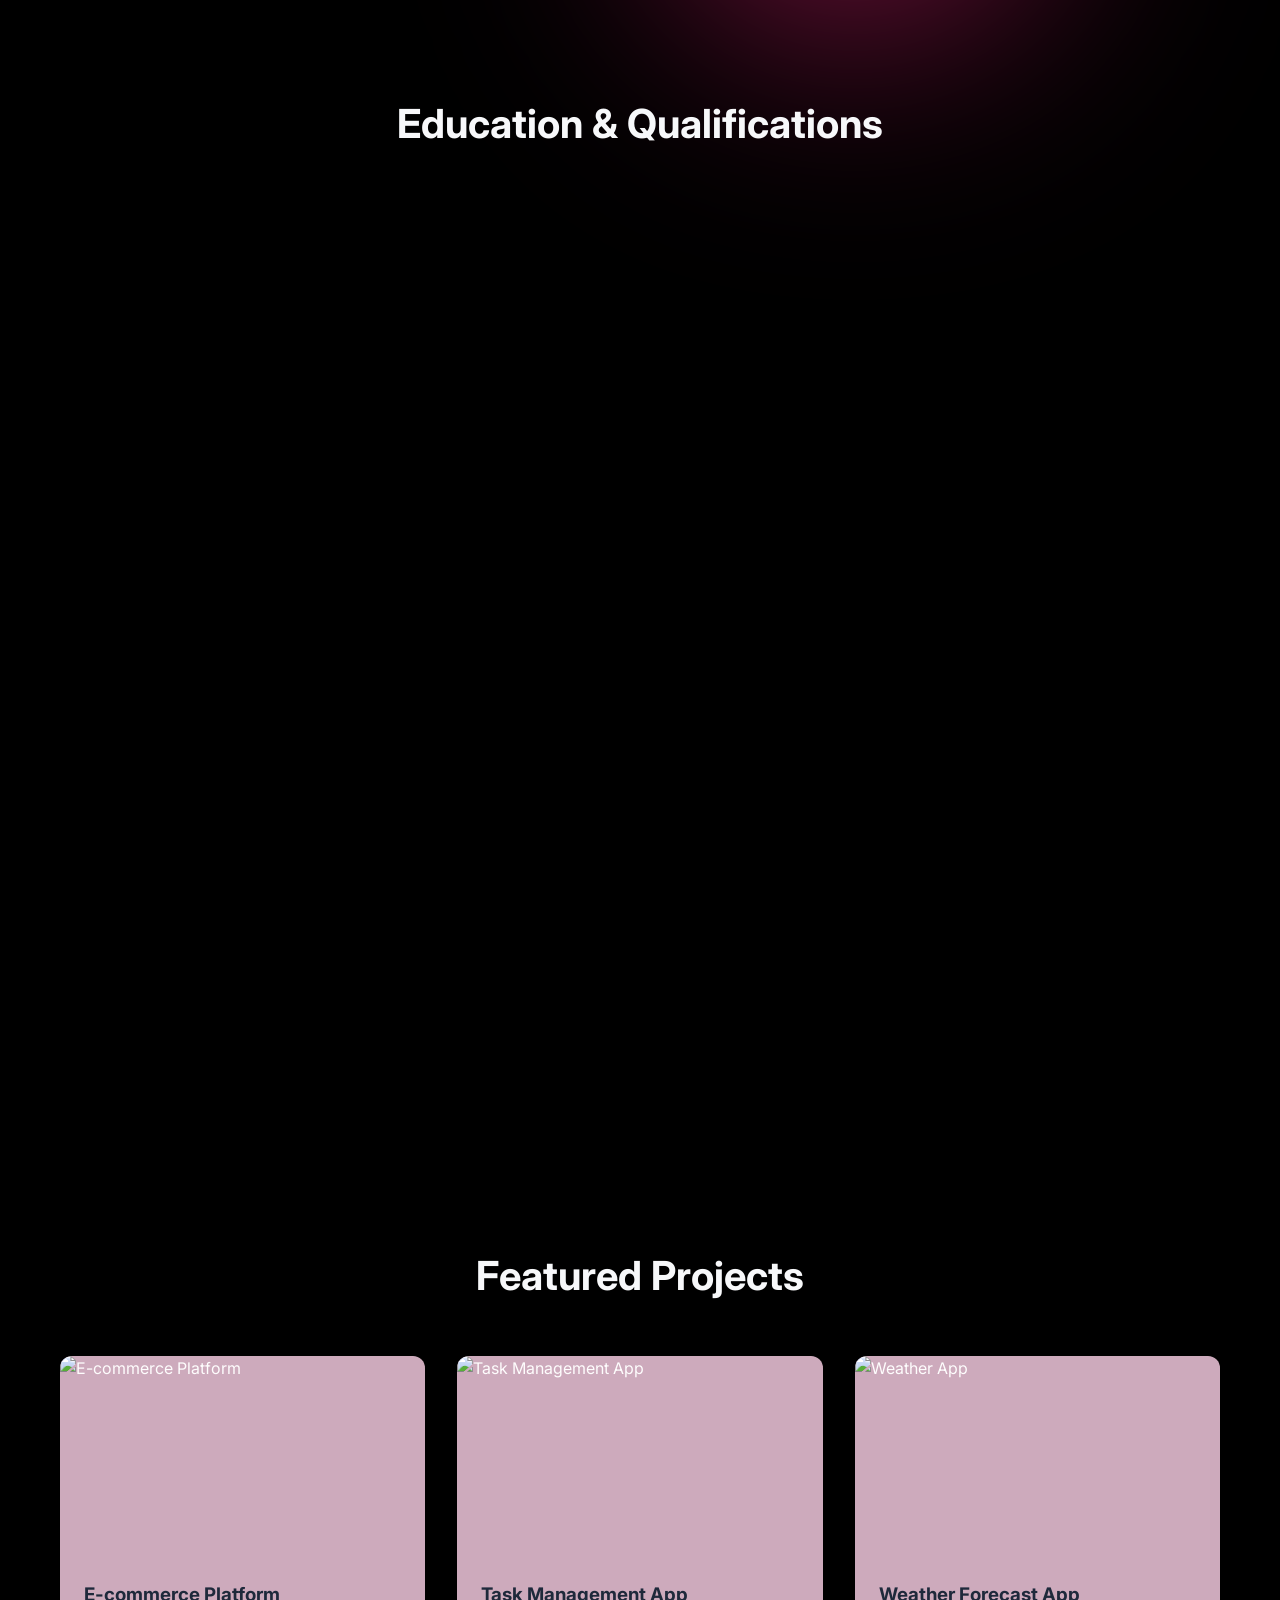
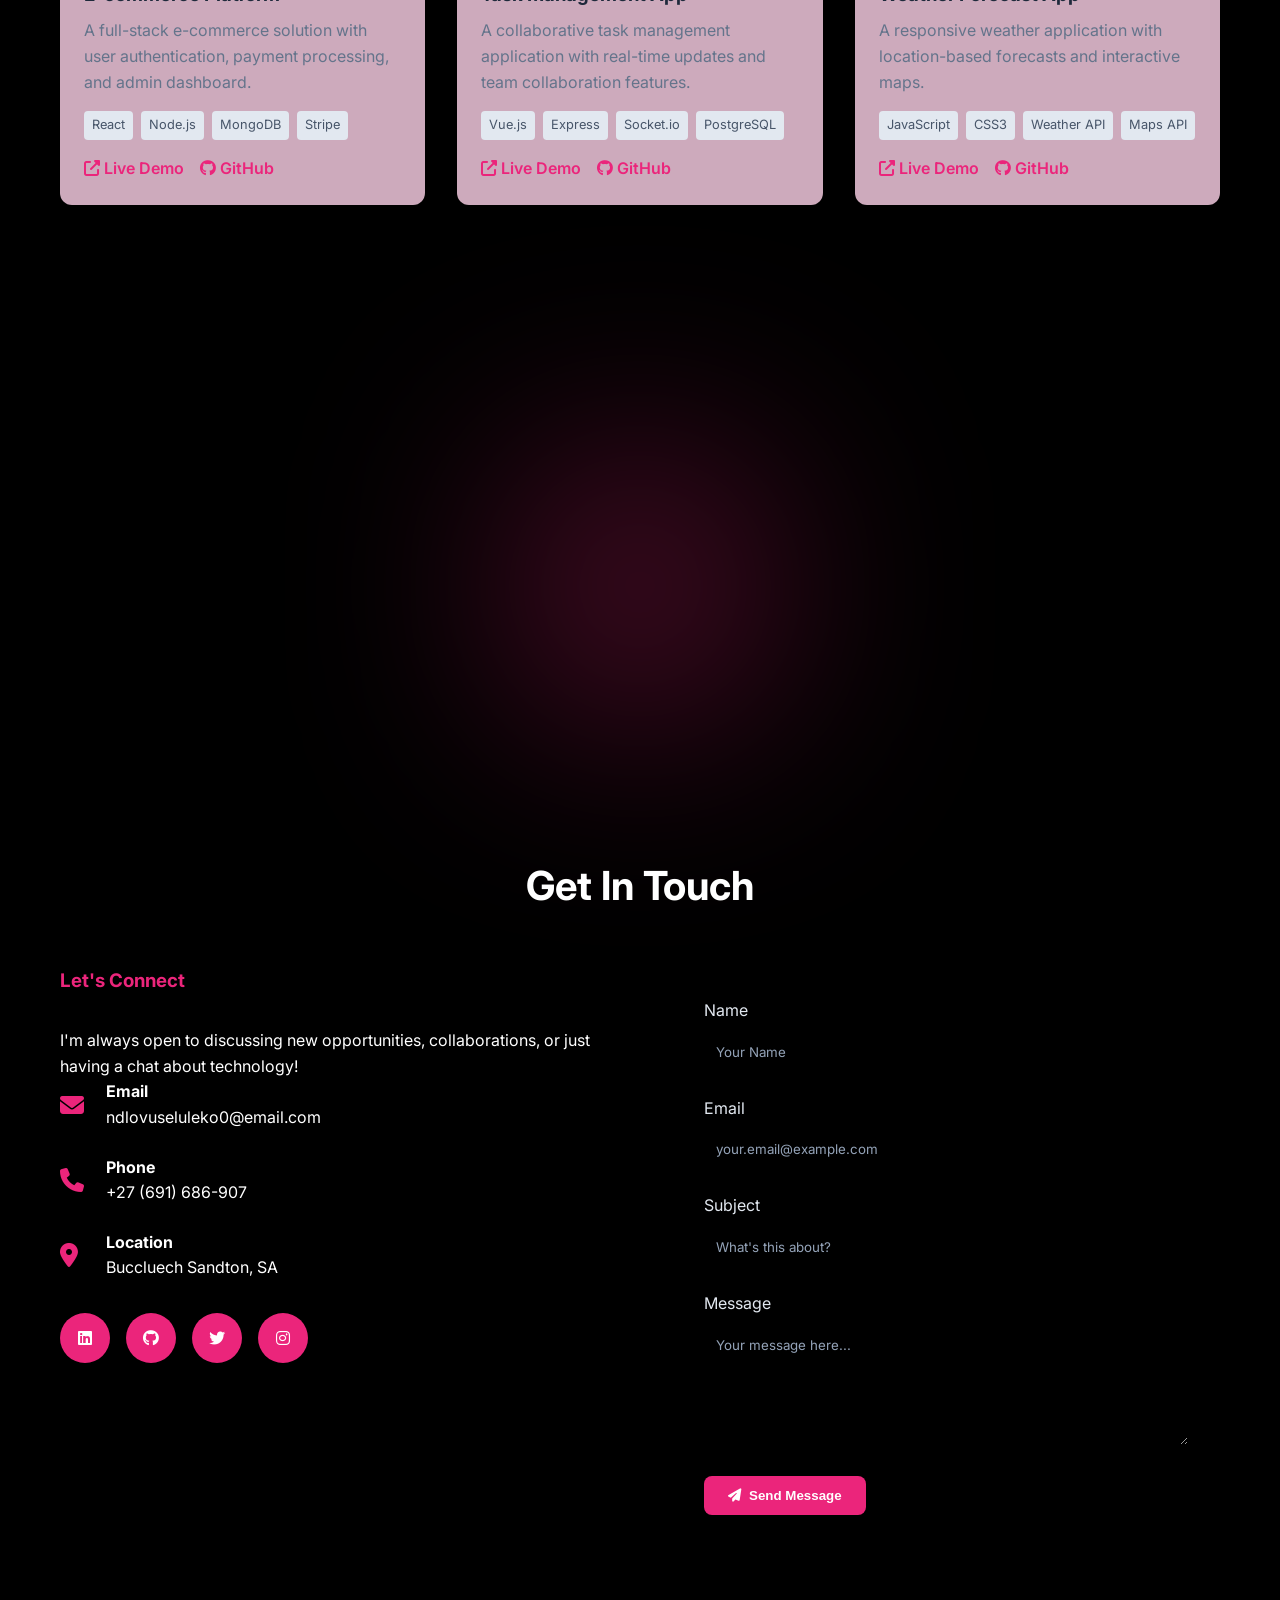
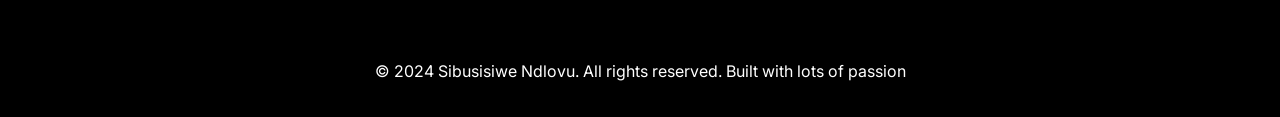
==== commit 7d3d702f: "Updates New updates added" ====
--- a/index.html
+++ b/index.html
@@ -48,7 +48,8 @@
                     </div>
                 </div>
                 <div class="hero-image">
-                    <img  alt="Animation">
+                    <img src="profile-pic.avif" class="profile-pic" alt="Animation">
+                    
                 </div>
             </div>
         </div>
@@ -60,12 +61,13 @@
             <h2 class="section-title fade-in">About Me</h2>
             <div class="about-content">
                 <div class="about-image fade-in">
-                    <img  alt="About Me">
+                    <img src="profile-pic.avif" alt="About Me">
                 </div>
                 <div class="about-text fade-in">
                     <h3>Driven by Innovation & Learning</h3>
                     <p>I'm a passionate developer and designer who loves creating beautiful, functional experiences. With a keen eye for detail and a love for clean, elegant code, I bring ideas to life through thoughtful design and innovative solutions.
 When I'm not coding, you can find me exploring new design trends, sipping coffee, and working on creative projects that inspire me. I believe that great design should not only look beautiful but also create meaningful connections. I'm always excited to collaborate on new projects and bring fresh perspectives to challenging problems. Let's create something amazing together!</p>
+                    <div class="spotlight"></div>
                     <div class="stats">
                         <div class="stat-item">
                             <div class="stat-number">15+</div>
--- a/styles.css
+++ b/styles.css
@@ -7,8 +7,8 @@
 body {
     font-family: 'Inter', sans-serif;
     line-height: 1.6;
-    color: #333;
-    background-color: #ffffff;
+    color: #fefdfd;
+    background-color: #000000;
 }
 
 .container {
@@ -22,7 +22,7 @@
     position: fixed;
     top: 0;
     width: 100%;
-    background: rgba(255, 255, 255, 0.95);
+    background: rgba(0, 0, 0, 0.95);
     backdrop-filter: blur(10px);
     z-index: 1000;
     padding: 1rem 0;
@@ -30,7 +30,7 @@
 }
 
 nav.scrolled {
-    box-shadow: 0 2px 20px rgba(0, 0, 0, 0.1);
+    box-shadow: 0 2px 20px rgba(203, 202, 202, 0.1);
 }
 
 .nav-container {
@@ -53,7 +53,7 @@
 
 .nav-links a {
     text-decoration: none;
-    color: #333;
+    color: #fbf9f9;
     font-weight: 500;
     transition: color 0.3s ease;
     position: relative;
@@ -84,7 +84,7 @@
     display: flex;
     align-items: center;
     padding-top: 80px;
-    background-color: #f8fafc;
+    background-color: #000000;
 }
 
 .hero-content {
@@ -98,7 +98,7 @@
     font-size: 3.5rem;
     font-weight: 700;
     margin-bottom: 1rem;
-    color: #1e293b;
+    color: #fefefe;
     opacity: 0;
     animation: fadeInUp 1s ease forwards;
 }
@@ -113,7 +113,7 @@
 
 .hero-text p {
     font-size: 1.1rem;
-    color: #64748b;
+    color: #ffffff;
     margin-bottom: 2rem;
     opacity: 0;
     animation: fadeInUp 1s ease 0.4s forwards;
@@ -126,11 +126,11 @@
 }
 
 .hero-image img {
-    width: 300px;
-    height: 300px;
+    width: 350px;
+    height: 350px;
     border-radius: 50%;
     object-fit: cover;
-    box-shadow: 0 20px 40px rgba(0, 0, 0, 0.1);
+    box-shadow: 0 20px 40px rgba(221, 220, 220, 0.1);
     transition: transform 0.3s ease;
 }
 
@@ -218,12 +218,12 @@
     font-size: 2.5rem;
     font-weight: 700;
     margin-bottom: 3rem;
-    color: #1e293b;
+    color: #f7f8fa;
 }
 
 /* About Section */
 .about {
-    background-color: white;
+    background-color: rgb(0, 0, 0);
 }
 
 .about-content {
@@ -235,8 +235,19 @@
 
 .about-image img {
     width: 100%;
-    border-radius: 12px;
-    box-shadow: 0 10px 30px rgba(0, 0, 0, 0.1);
+    border-radius: 175px;
+    box-shadow: 0 10px 30px rgba(223, 221, 221, 0.1);
+}
+.about-image {
+    margin-top: 50px;
+    justify-content: right;
+    width: 50%;
+}
+.about-text h2 {
+    font-size: 2rem;
+    margin-top: 5rem;
+    margin-bottom: 1rem;
+    color: #fafafb;
 }
 
 .about-text h3 {
@@ -246,43 +257,57 @@
 }
 
 .about-text p {
-    color: #64748b;
+    color: #e9e9ea;
     margin-bottom: 1.5rem;
 }
-
-.stats {
-    display: grid;
-    grid-template-columns: repeat(3, 1fr);
-    gap: 2rem;
-    margin-top: 2rem;
-}
+ .stats {
+      position: relative;
+      display: flex;
+      justify-content: center; /* Centers items horizontally */
+      align-items: center;     /* Centers items vertically */
+      gap: 60px;
+      padding: 40px 60px;
+      border-radius: 20px;
+      background: rgba(255, 255, 255, 0.05);
+      backdrop-filter: blur(10px);
+      -webkit-backdrop-filter: blur(10px);
+      z-index: 1;
+    }
+
+    /* Spotlight centered */
+    .stats::before {
+      content: "";
+      position: absolute;
+      top: 50%;
+      left: 50%;
+      transform: translate(-50%, -50%); /* centers the glow */
+      width: 500px;
+      height: 500px;
+      background: radial-gradient(circle at center, #eb257b 0%, transparent 70%);
+      filter: blur(120px);
+      z-index: -1; /* keeps glow behind */
+    }
 
 .stat-item {
+
     text-align: center;
-    padding: 1.5rem;
-    background-color: #f8fafc;
-    border-radius: 12px;
-    transition: transform 0.3s ease;
-}
-
-.stat-item:hover {
-    transform: translateY(-5px);
-}
-
-.stat-number {
-    font-size: 2rem;
-    font-weight: 700;
-    color: #eb257b;
-}
-
-.stat-label {
-    color: #64748b;
-    font-weight: 500;
-}
+    
+}
+
+ .stat-number {
+      font-size: 3rem;
+      font-weight: bold;
+      color: #fff;
+    }
+
+    .stat-label {
+      font-size: 1rem;
+      opacity: 0.8;
+    }
 
 /* Qualifications Section */
 .qualifications {
-    background-color: #f8fafc;
+    background-color: #000000;
 }
 
 .qual-grid {
@@ -292,10 +317,13 @@
 }
 
 .qual-card {
-    background: white;
+     background: rgba(255, 255, 255, 0.05);
+      backdrop-filter: blur(10px);
+      -webkit-backdrop-filter: blur(10px);
+      z-index: 1;
     padding: 2rem;
     border-radius: 12px;
-    box-shadow: 0 5px 15px rgba(0, 0, 0, 0.08);
+    
     transition: all 0.3s ease;
 }
 
@@ -313,7 +341,7 @@
 .qual-card h3 {
     font-size: 1.25rem;
     margin-bottom: 0.5rem;
-    color: #1e293b;
+    color: #fafafb;
 }
 
 .qual-card .institution {
@@ -323,14 +351,14 @@
 }
 
 .qual-card .year {
-    color: #64748b;
+    color: #f5f7f9;
     font-size: 0.9rem;
     margin-bottom: 1rem;
 }
 
 /* Skills Section */
 .skills {
-    background-color: white;
+    background-color: rgb(0, 0, 0);
 }
 
 .skills-grid {
@@ -340,12 +368,27 @@
 }
 
 .skill-category {
-    background-color: #f8fafc;
+   background: rgba(255, 255, 255, 0.05);
+      backdrop-filter: blur(10px);
+      -webkit-backdrop-filter: blur(10px);
+      z-index: 1;
     padding: 2rem;
     border-radius: 12px;
     text-align: center;
     transition: transform 0.3s ease;
 }
+.skill-category::before{
+      content: "";
+      position: absolute;
+      top: 50%;
+      left: 50%;
+      transform: translate(-50%, -50%); /* centers the glow */
+      width: 500px;
+      height: 500px;
+      background: radial-gradient(circle at center, #eb257b 0%, transparent 40%);
+      filter: blur(120px);
+      z-index: -1; /* keeps glow behind */
+}
 
 .skill-category:hover {
     transform: translateY(-5px);
@@ -359,7 +402,7 @@
 
 .skill-category h3 {
     margin-bottom: 1rem;
-    color: #1e293b;
+    color: #fafbfc;
 }
 
 .skill-tags {
@@ -370,7 +413,7 @@
 }
 
 .skill-tag {
-    background-color: #eb257b;
+    background-color: #eb257b92;
     color: white;
     padding: 0.25rem 0.75rem;
     border-radius: 20px;
@@ -380,7 +423,7 @@
 
 /* Projects Section */
 .projects {
-    background-color: #f8fafc;
+    background-color: #000000;
 }
 
 .projects-grid {
@@ -390,7 +433,7 @@
 }
 
 .project-card {
-    background: white;
+    background: rgb(205, 170, 188);
     border-radius: 12px;
     overflow: hidden;
     box-shadow: 0 5px 15px rgba(0, 0, 0, 0.08);
@@ -467,19 +510,34 @@
 
 /* Hobbies Section */
 .hobbies {
-    background-color: white;
+    background-color: rgb(0, 0, 0);
 }
 
 .hobbies-grid {
     display: grid;
     grid-template-columns: repeat(auto-fit, minmax(200px, 1fr));
     gap: 2rem;
+    backdrop-filter: blur(10px);
+      -webkit-backdrop-filter: blur(10px);
+      z-index: 1;
+}
+.hobbies-grid::before{
+      content: "";
+      position: absolute;
+      top: 50%;
+      left: 50%;
+      transform: translate(-50%, -50%); /* centers the glow */
+      width: 500px;
+      height: 500px;
+      background: radial-gradient(circle at center, #eb257b 0%, transparent 40%);
+      filter: blur(120px);
+      z-index: -1; /* keeps glow behind */
 }
 
 .hobby-item {
     text-align: center;
     padding: 2rem;
-    background-color: #f8fafc;
+    background-color: #030303;
     border-radius: 12px;
     transition: all 0.3s ease;
 }
@@ -487,7 +545,7 @@
 .hobby-item:hover {
     transform: translateY(-5px);
     background-color: #eb257b;
-    color: white;
+    color: rgb(9, 9, 9);
 }
 
 .hobby-item i {
@@ -498,7 +556,7 @@
 }
 
 .hobby-item:hover i {
-    color: white;
+    color: rgb(0, 0, 0);
 }
 
 .hobby-item h3 {
@@ -507,7 +565,7 @@
 
 /* Contact Section */
 .contact {
-    background-color: #1e293b;
+    background-color: #000000;
     color: white;
 }
 
@@ -564,7 +622,7 @@
 }
 
 .contact-form {
-    background-color: #334155;
+    background-color: #000000;
     padding: 2rem;
     border-radius: 12px;
 }
@@ -585,7 +643,7 @@
     padding: 0.75rem;
     border: none;
     border-radius: 8px;
-    background-color: #475569;
+    background-color: #000000;
     color: white;
     font-family: inherit;
 }
@@ -602,9 +660,9 @@
 
 /* Footer */
 footer {
-    background-color: #0f172a;
+    background-color: #000000;
     color: white;
-    text-align: center;
+    text-align: center; 
     padding: 2rem 0;
 }
 
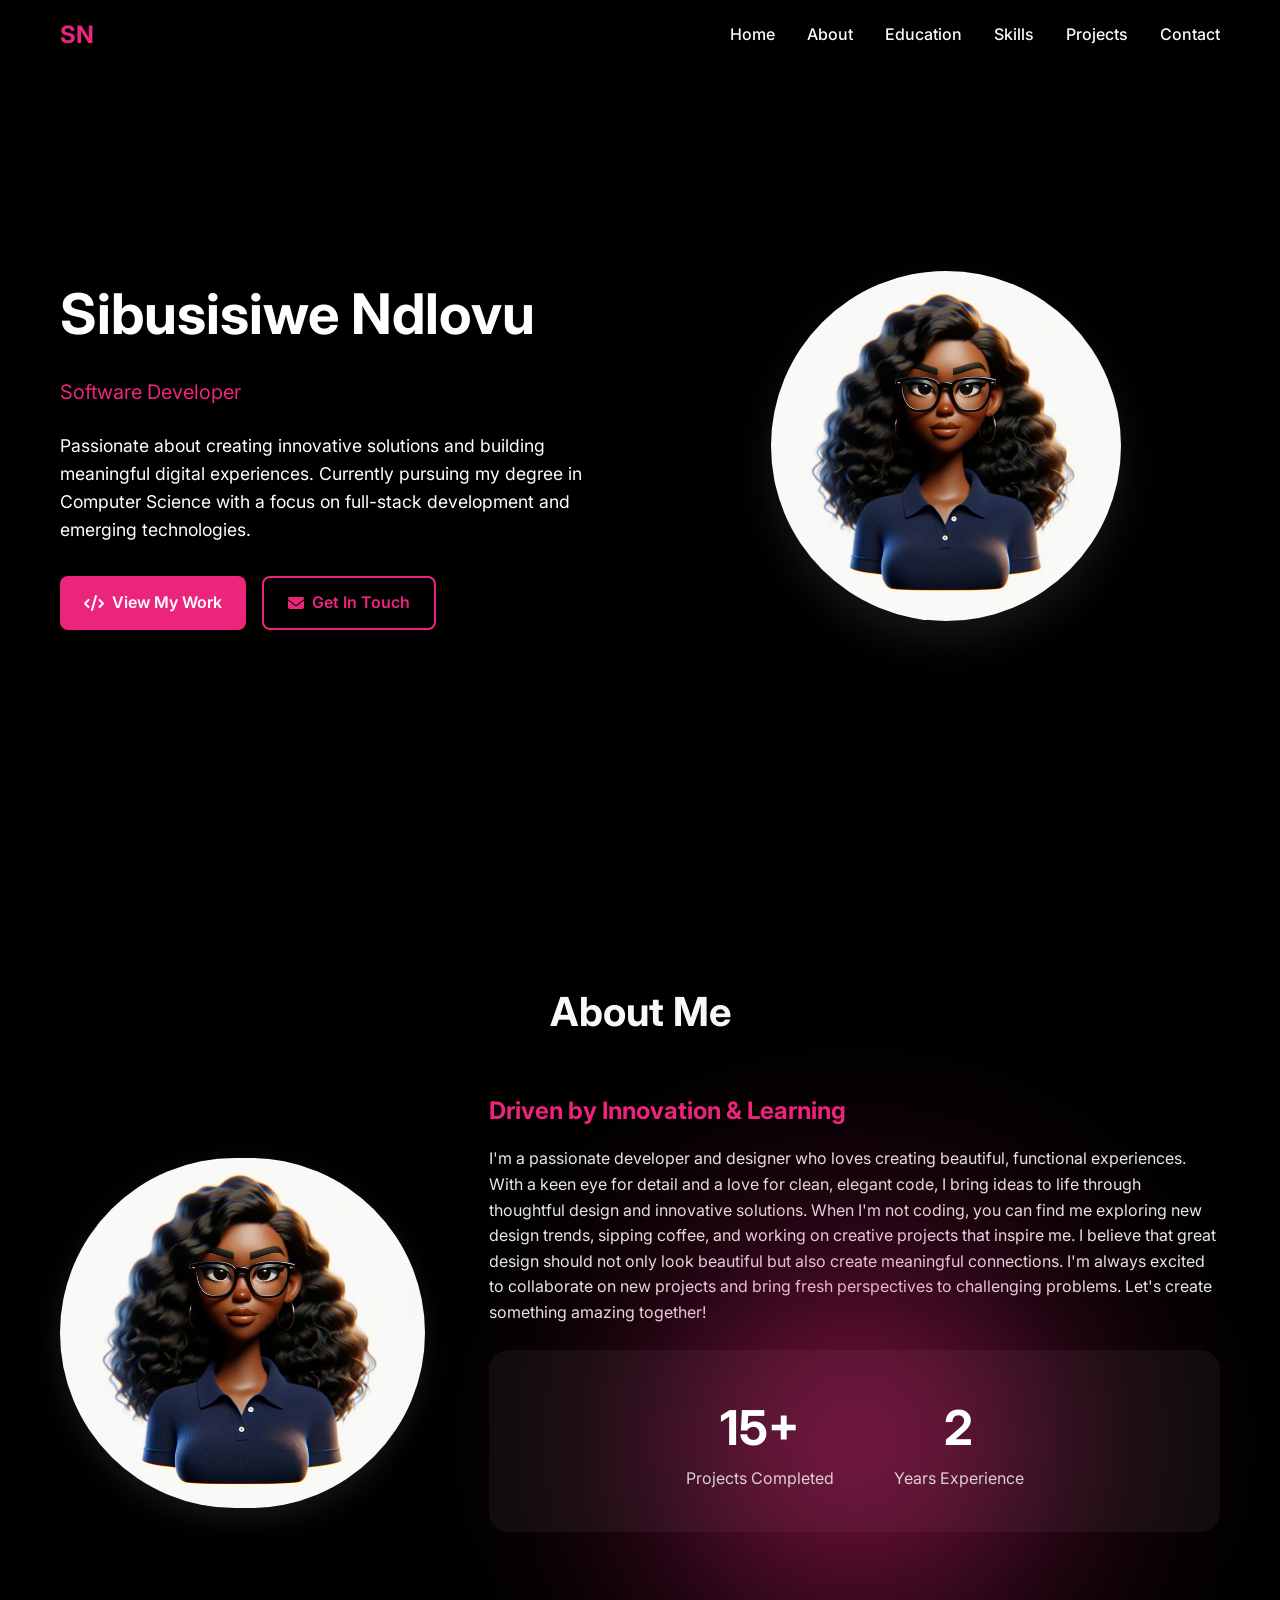
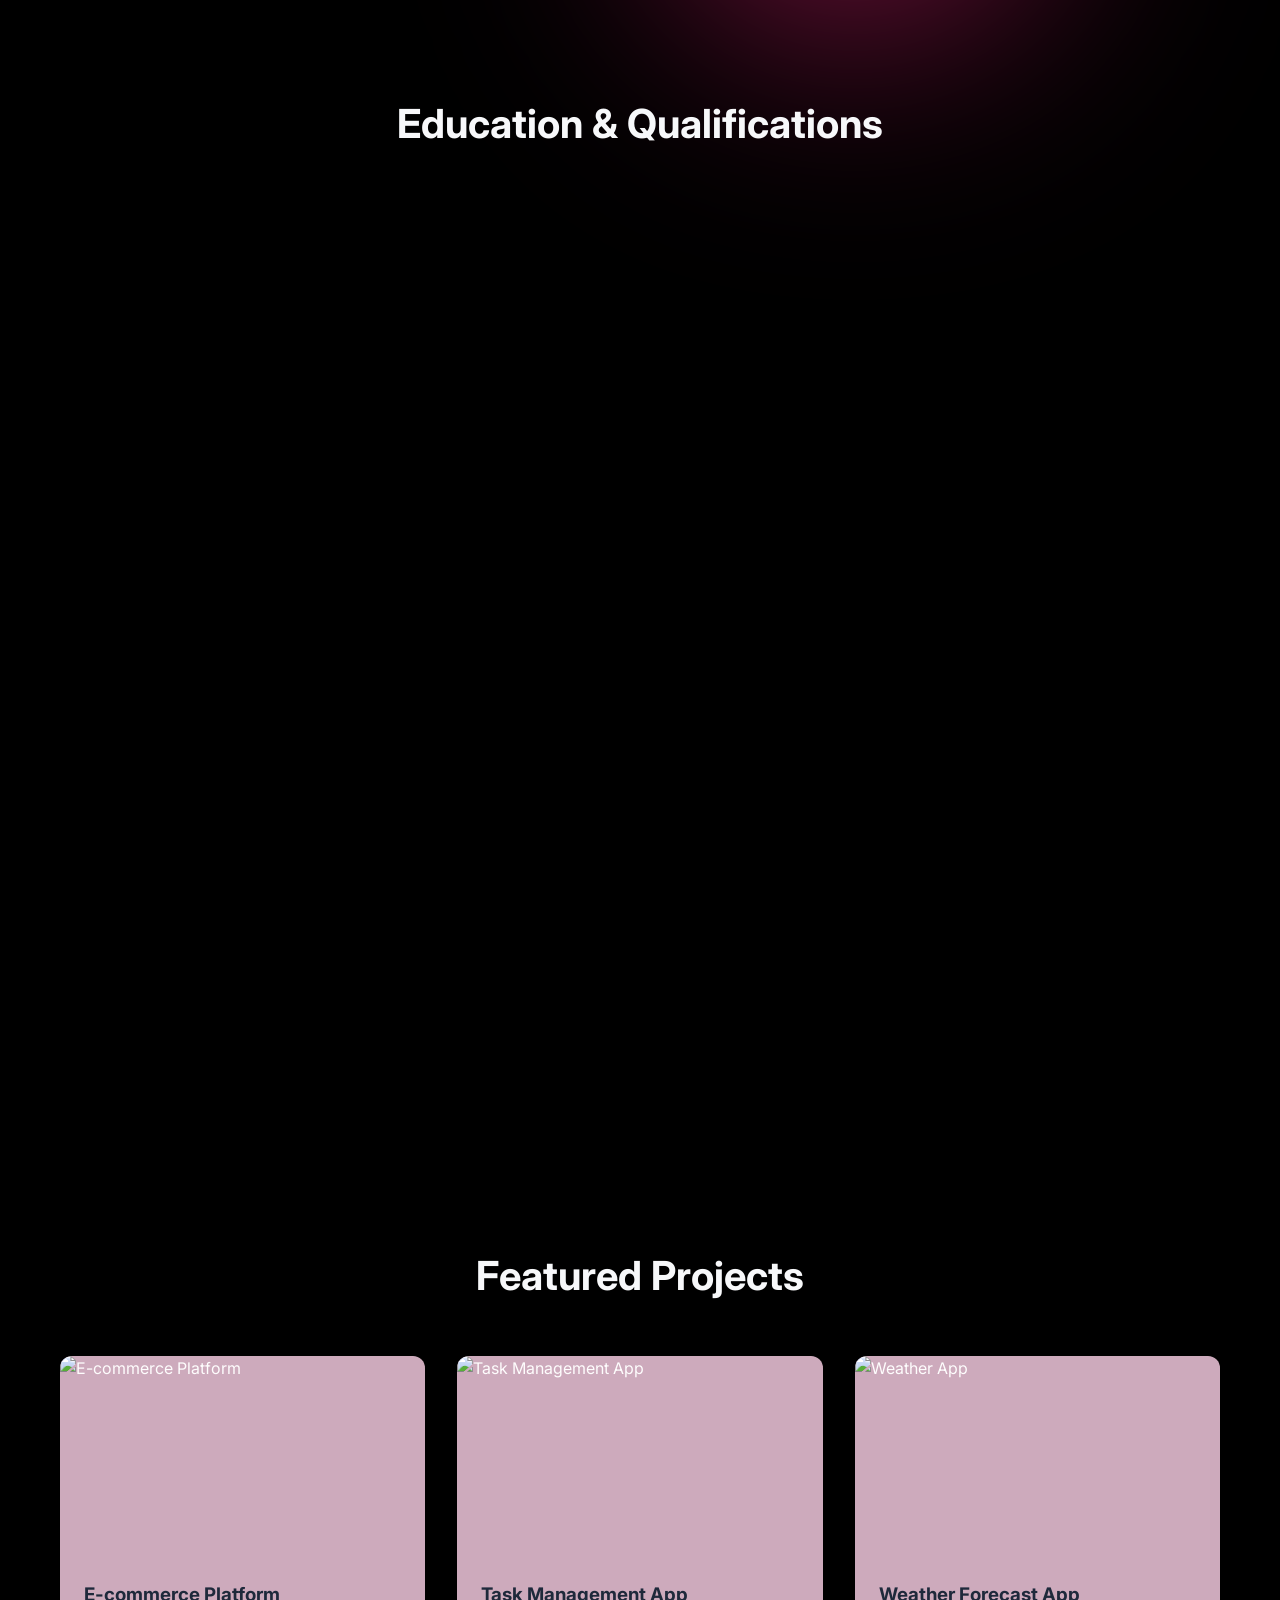
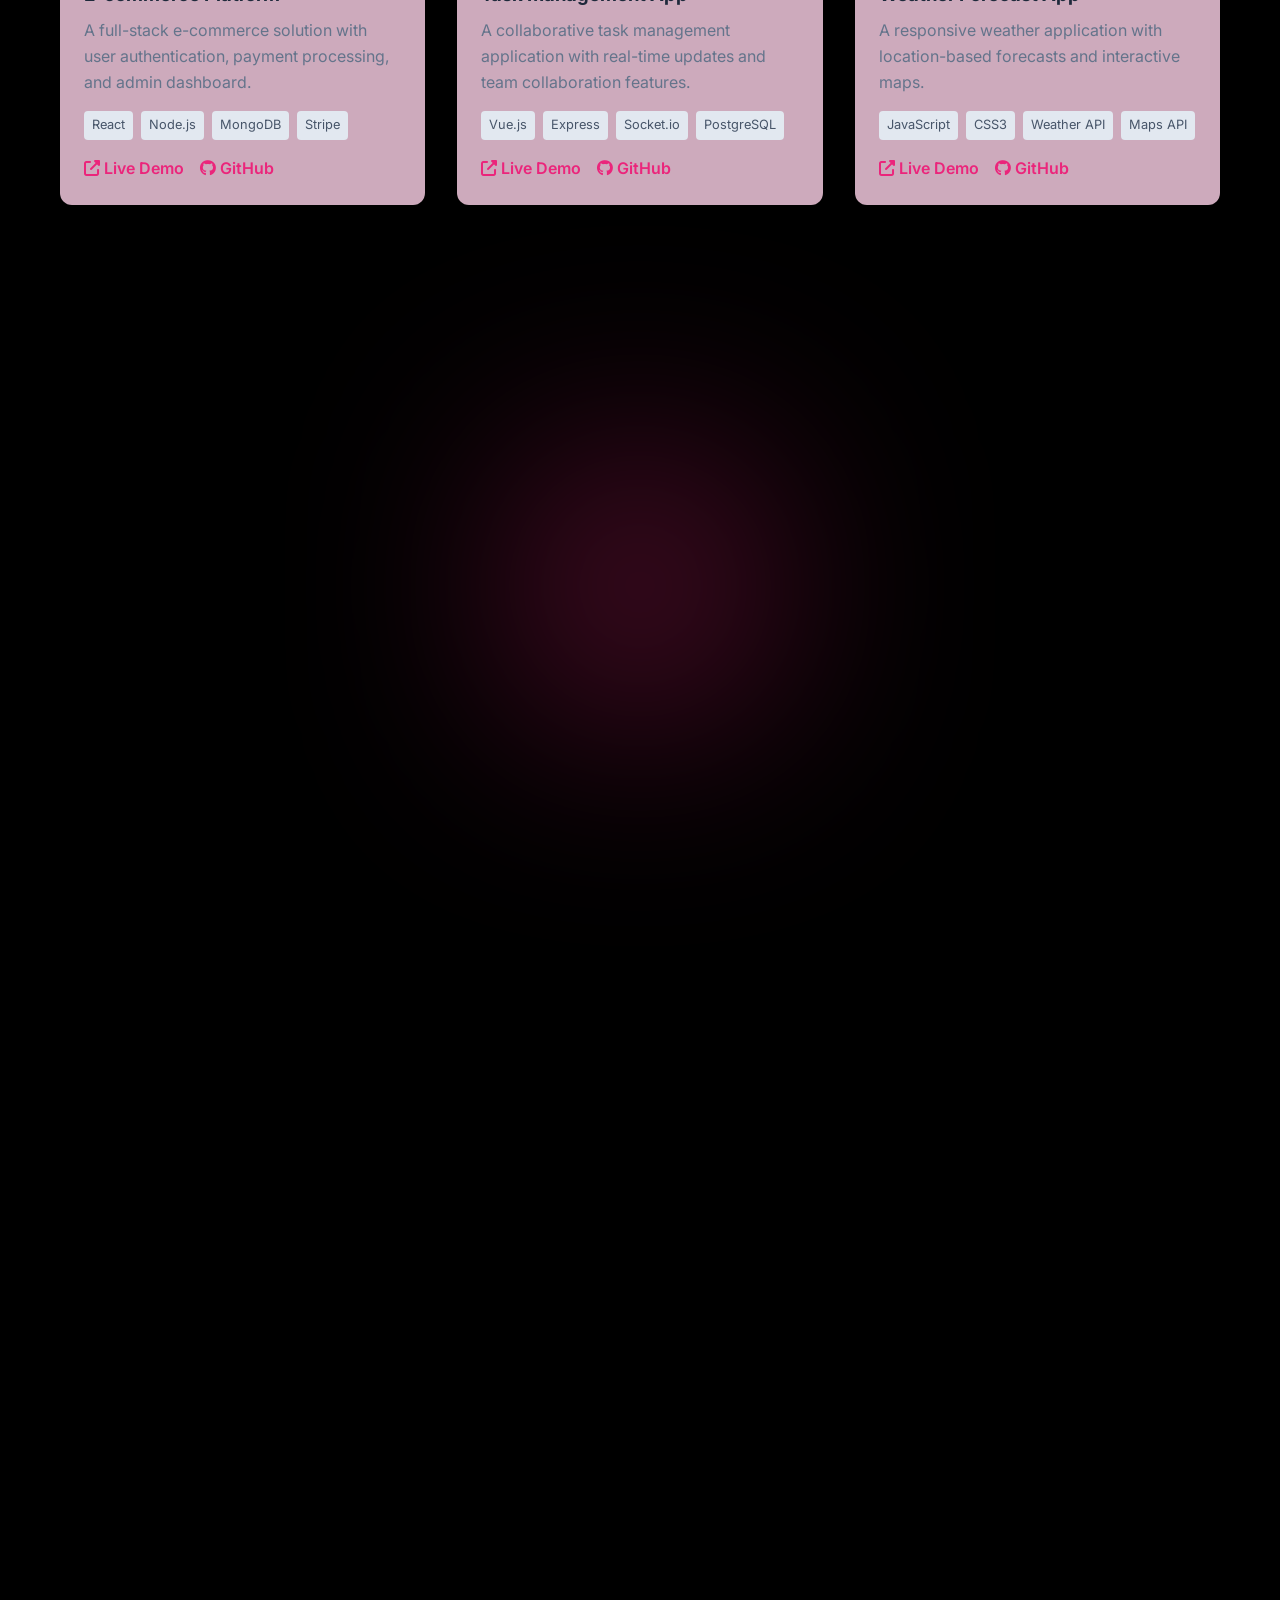
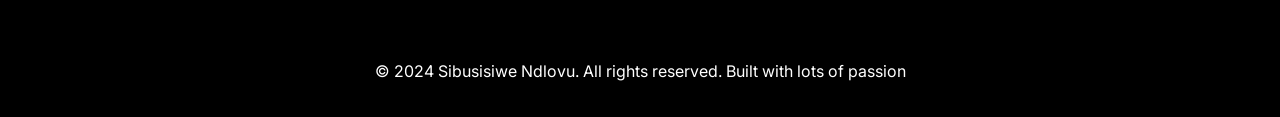
==== commit 284861b7: "about image fixed About image has been fixed" ====
--- a/index.html
+++ b/index.html
@@ -60,8 +60,8 @@
         <div class="container">
             <h2 class="section-title fade-in">About Me</h2>
             <div class="about-content">
-                <div class="about-image fade-in">
-                    <img src="profile-pic.avif" alt="About Me">
+                <div class="about-image">
+                    <img src="profile-pic.avif" class="aboutImage" alt="About Me">
                 </div>
                 <div class="about-text fade-in">
                     <h3>Driven by Innovation & Learning</h3>
--- a/styles.css
+++ b/styles.css
@@ -238,10 +238,18 @@
     border-radius: 175px;
     box-shadow: 0 10px 30px rgba(223, 221, 221, 0.1);
 }
+.aboutImage{
+     width: 350px;
+    height: 350px;
+    border-radius: 100%;
+    object-fit: cover;
+    box-shadow: 0 20px 40px rgba(221, 220, 220, 0.1);
+    transition: transform 0.3s ease;
+}
 .about-image {
     margin-top: 50px;
     justify-content: right;
-    width: 50%;
+    width: 100%;
 }
 .about-text h2 {
     font-size: 2rem;
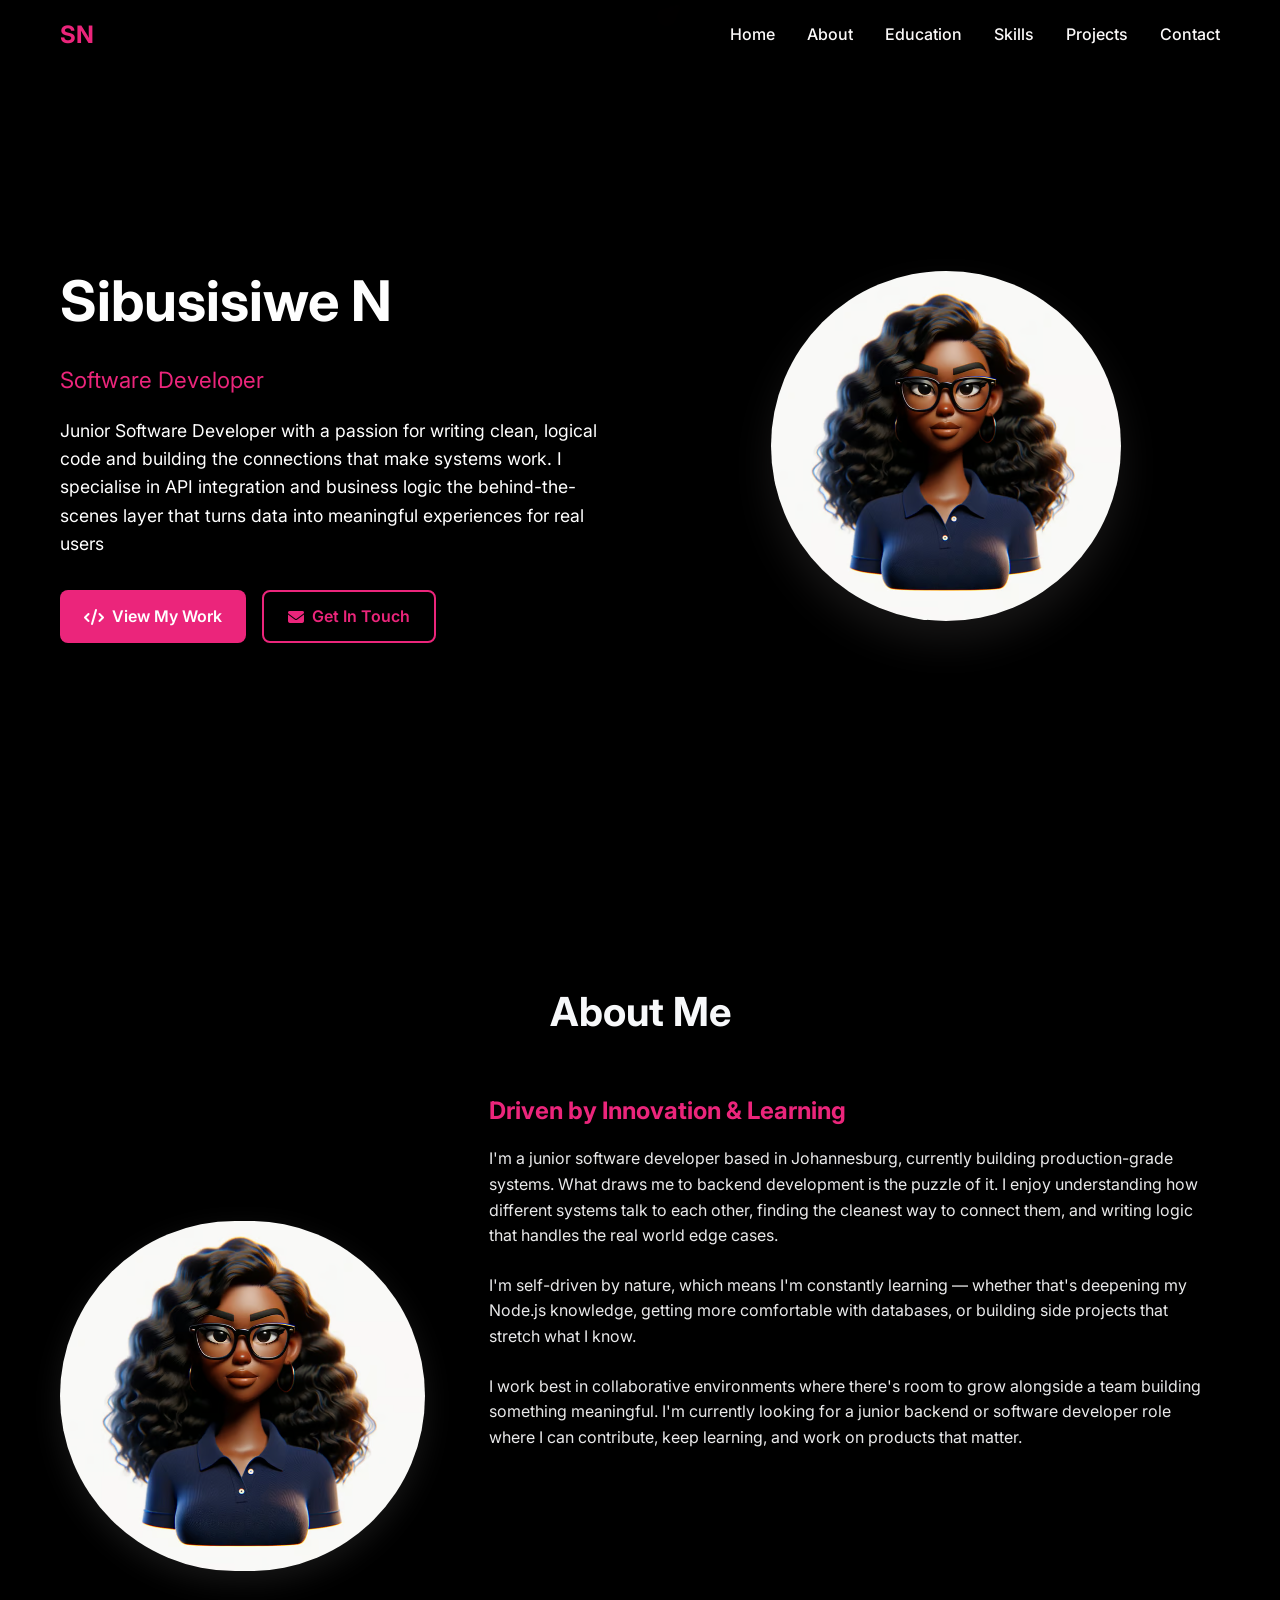
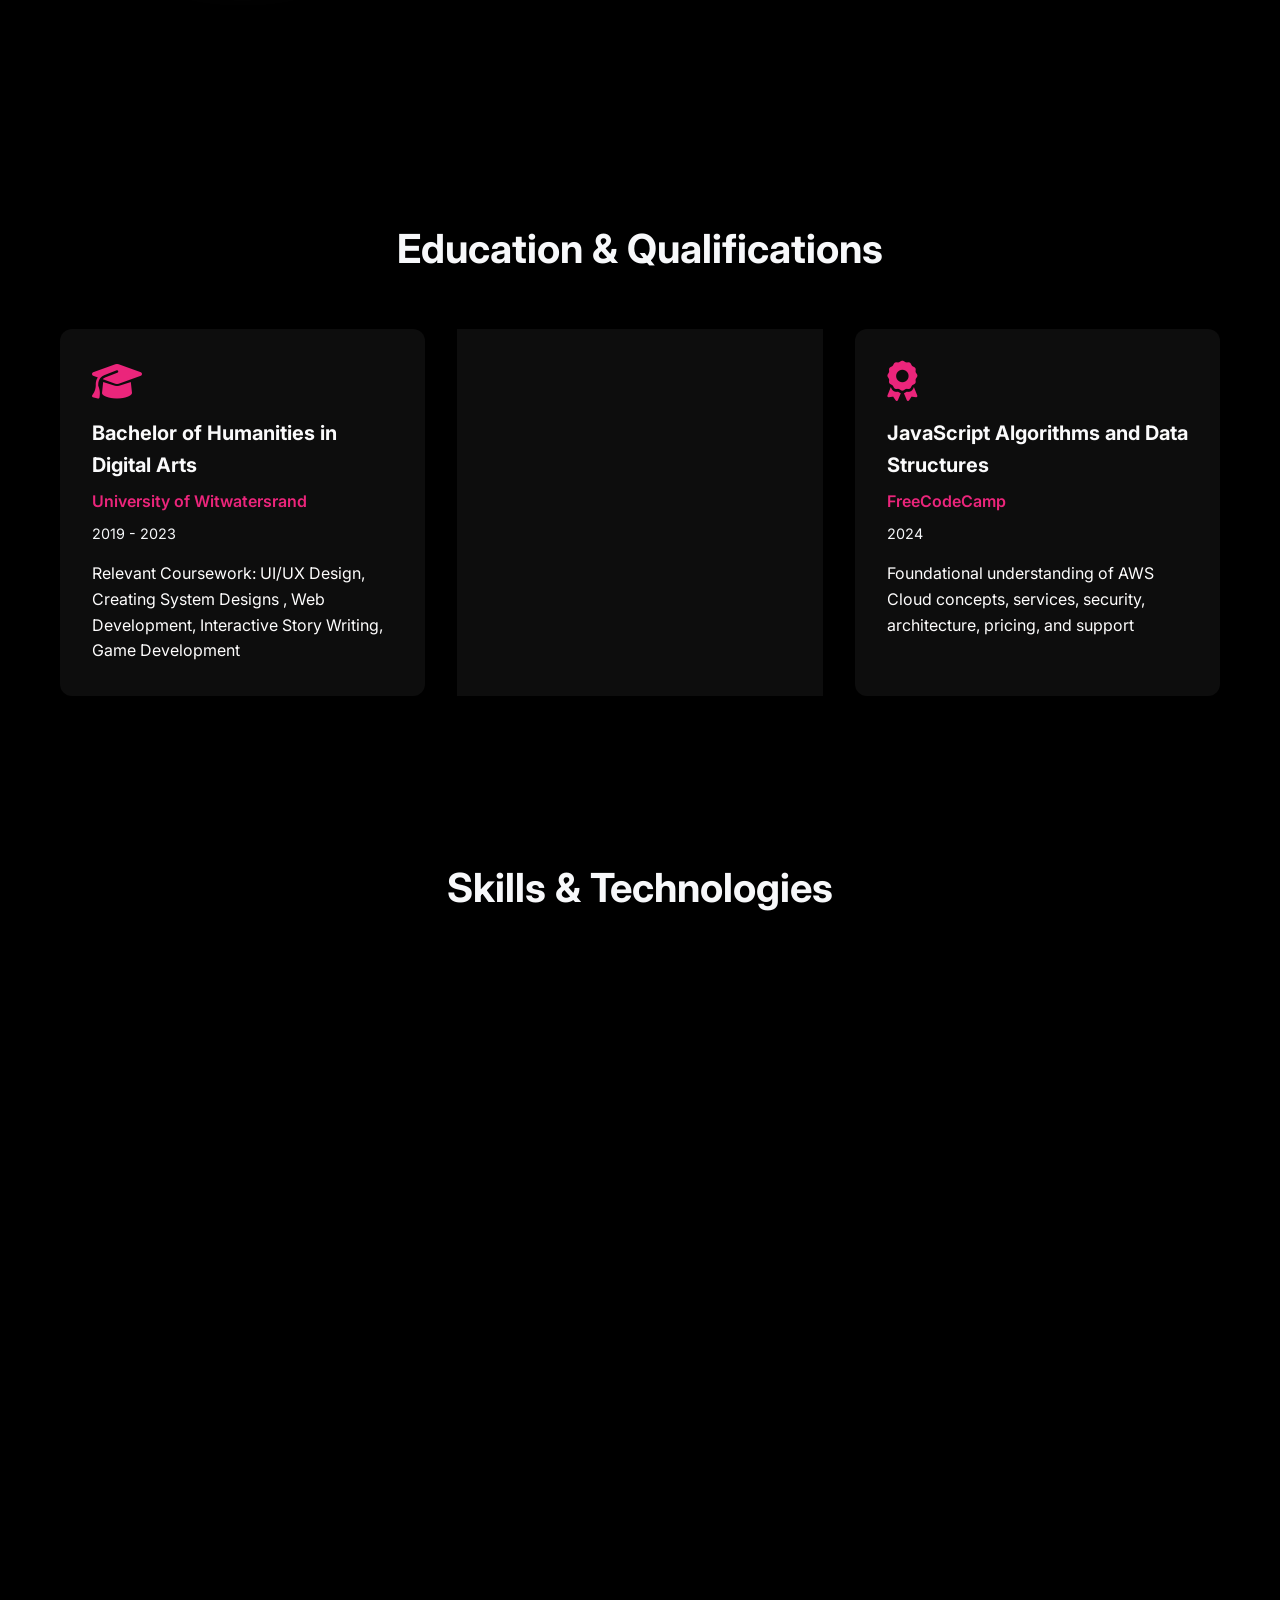
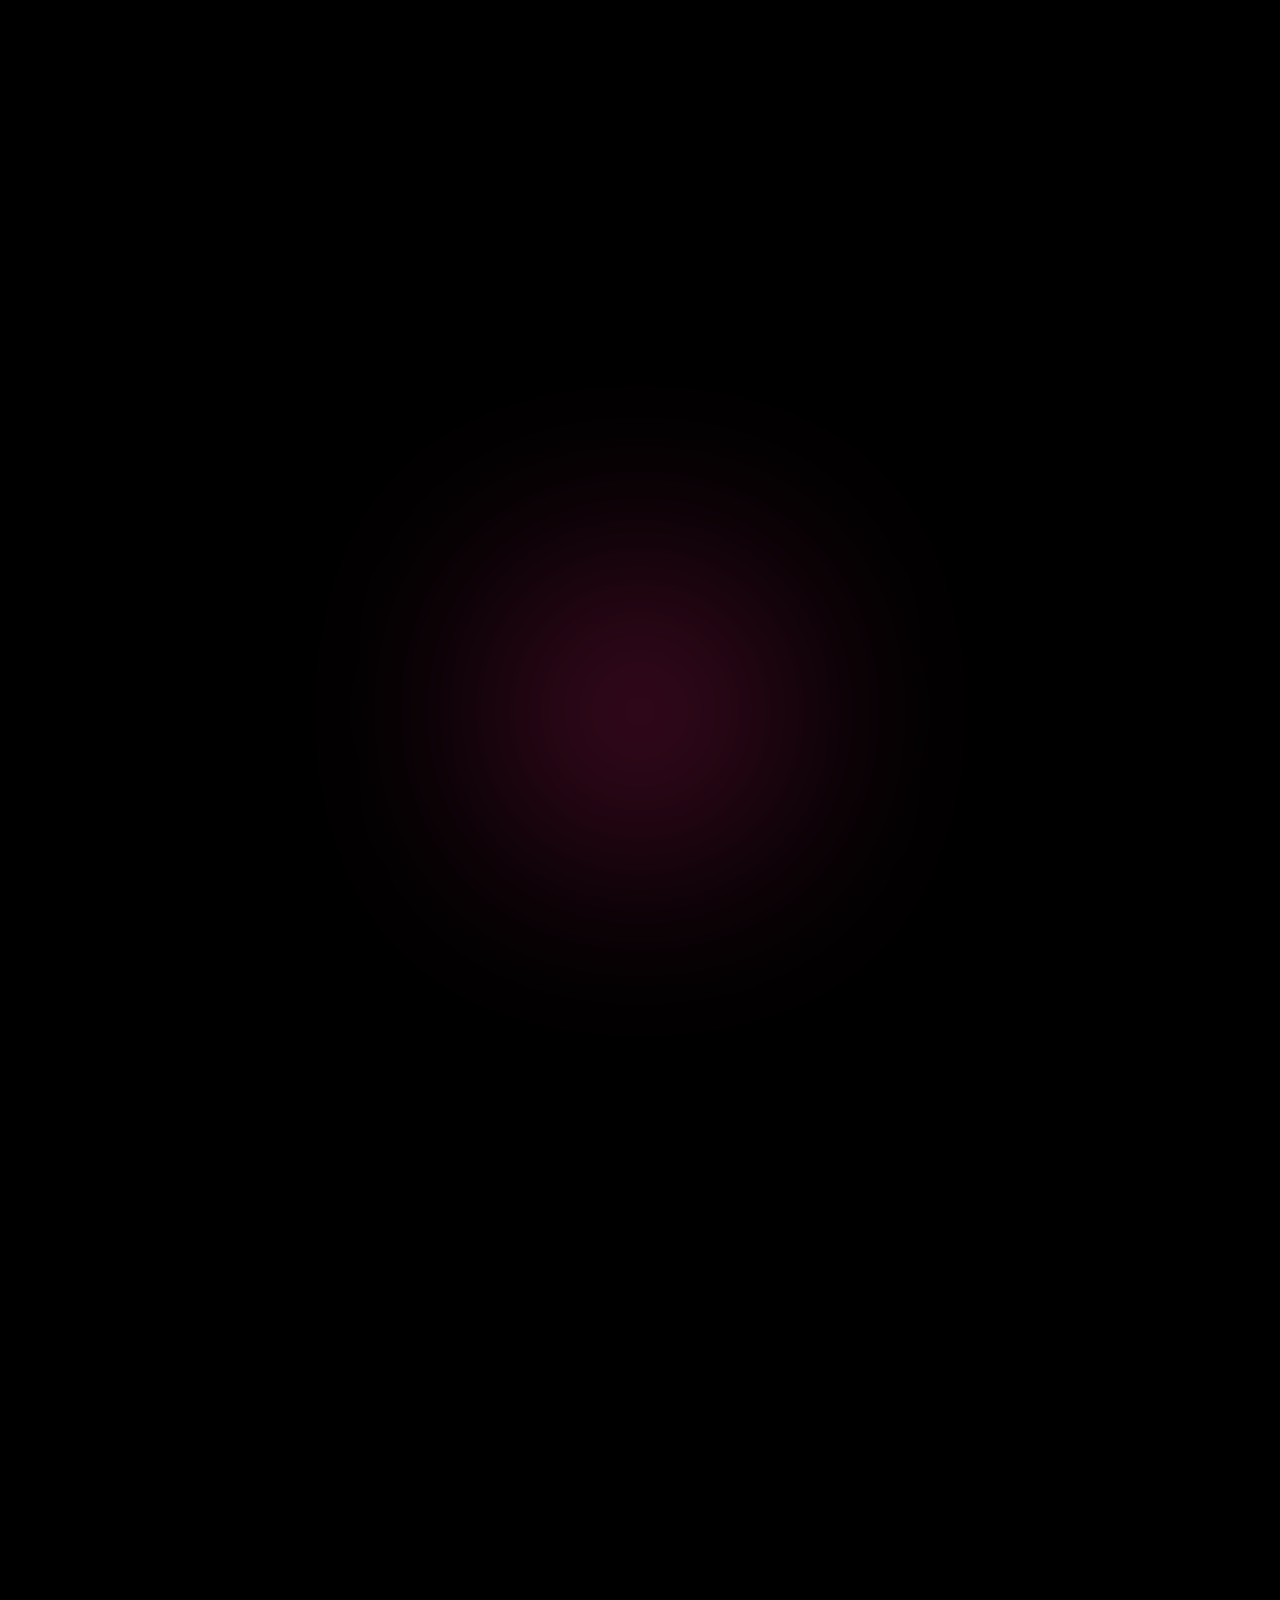
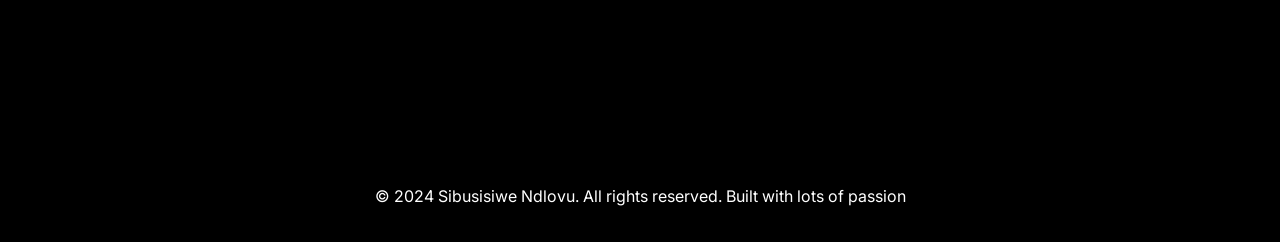
==== commit 3f8e21a2: "changed about me styling and  wording changes" ====
--- a/index.html
+++ b/index.html
@@ -35,7 +35,7 @@
                 <div class="hero-text">
                     <h1>Sibusisiwe Ndlovu</h1>
                     <p class="subtitle">Software Developer</p>
-                    <p>Passionate about creating innovative solutions and building meaningful digital experiences. Currently pursuing my degree in Computer Science with a focus on full-stack development and emerging technologies.</p>
+                    <p>Junior Software Developer with a passion for writing clean, logical code and building the connections that make systems work. I specialise in API integration and business logic the behind-the-scenes layer that turns data into meaningful experiences for real users</p>
                     <div class="cta-buttons">
                         <a href="#projects" class="btn btn-primary">
                             <i class="fas fa-code"></i>
@@ -65,9 +65,9 @@
                 </div>
                 <div class="about-text fade-in">
                     <h3>Driven by Innovation & Learning</h3>
-                    <p>I'm a passionate developer and designer who loves creating beautiful, functional experiences. With a keen eye for detail and a love for clean, elegant code, I bring ideas to life through thoughtful design and innovative solutions.
-When I'm not coding, you can find me exploring new design trends, sipping coffee, and working on creative projects that inspire me. I believe that great design should not only look beautiful but also create meaningful connections. I'm always excited to collaborate on new projects and bring fresh perspectives to challenging problems. Let's create something amazing together!</p>
-                    <div class="spotlight"></div>
+                    <p>I'm a junior software developer based in Johannesburg, currently building production-grade systems. What draws me to backend development is the puzzle of it. I enjoy understanding how different systems talk to each other, finding the cleanest way to connect them, and writing logic that handles the real world edge cases.</p>
+                    <p>I'm self-driven by nature, which means I'm constantly learning — whether that's deepening my Node.js knowledge, getting more comfortable with databases, or building side projects that stretch what I know. </p>
+                    <p>I work best in collaborative environments where there's room to grow alongside a team building something meaningful. I'm currently looking for a junior backend or software developer role where I can contribute, keep learning, and work on products that matter.</p>
                     <div class="stats">
                         <div class="stat-item">
                             <div class="stat-number">15+</div>
@@ -135,7 +135,7 @@
                     <h3>Frontend Development</h3>
                     <div class="skill-tags">
                         <span class="skill-tag">React</span>
-                        <span class="skill-tag">Vue.js</span>
+                        <span class="skill-tag">Angular</span>
                         <span class="skill-tag">HTML5</span>
                         <span class="skill-tag">CSS3</span>
                         <span class="skill-tag">Tailwind CSS</span>
@@ -147,7 +147,6 @@
                     <div class="skill-tags">
                         <span class="skill-tag">Node.js</span>
                         <span class="skill-tag">Express</span>
-                        <span class="skill-tag">Django</span>
                         <span class="skill-tag">REST APIs</span>
             
                     </div>
@@ -182,30 +181,29 @@
                 </div>
                 <div class="project-card fade-in">
                     <div class="project-image">
-                        <img src="/placeholder.svg?height=200&width=350" alt="Task Management App">
+                        <img src="/notes-app.png" alt="Task Management App">
                     </div>
                     <div class="project-content">
-                        <h3>Task Management App</h3>
-                        <p>A collaborative task management application with real-time updates and team collaboration features.</p>
+                        <h3>iPhone Inspired Notes App</h3>
+                        <p>A full-featured notes application similar to Apple's iPhone Notes app, using React and modern web development practices</p>
                         <div class="project-tech">
-                            <span class="tech-tag">Vue.js</span>
-                            <span class="tech-tag">Express</span>
-                            <span class="tech-tag">Socket.io</span>
-                            <span class="tech-tag">PostgreSQL</span>
+                            <span class="tech-tag">React.js</span>
+                            <span class="tech-tag">Tailwind CSS</span>
+                            <span class="tech-tag">localStorage</span>
                         </div>
                         <div class="project-links">
-                            <a href="#"><i class="fas fa-external-link-alt"></i> Live Demo</a>
-                            <a href="#"><i class="fab fa-github"></i> GitHub</a>
+                            <a href="https://sibusisiwe0405.github.io/notes-app/"><i class="fas fa-external-link-alt"></i> Live Demo</a>
+                            <a href="https://github.com/sibusisiwe0405/notes-app"><i class="fab fa-github"></i> GitHub</a>
                         </div>
                     </div>
                 </div>
                 <div class="project-card fade-in">
                     <div class="project-image">
-                        <img src="/placeholder.svg?height=200&width=350" alt="Weather App">
+                        <img src="/weatherApp.png" alt="Weather App">
                     </div>
                     <div class="project-content">
                         <h3>Weather Forecast App</h3>
-                        <p>A responsive weather application with location-based forecasts and interactive maps.</p>
+                        <p>A responsive weather application with location-based forecasts.</p>
                         <div class="project-tech">
                             <span class="tech-tag">JavaScript</span>
                             <span class="tech-tag">CSS3</span>
@@ -213,8 +211,8 @@
                             <span class="tech-tag">Maps API</span>
                         </div>
                         <div class="project-links">
-                            <a href="#"><i class="fas fa-external-link-alt"></i> Live Demo</a>
-                            <a href="#"><i class="fab fa-github"></i> GitHub</a>
+                            <a href="https://sibusisiwe0405.github.io/WeatherApiPage/"><i class="fas fa-external-link-alt"></i> Live Demo</a>
+                            <a href="https://github.com/sibusisiwe0405/WeatherApiPage"><i class="fab fa-github"></i> GitHub</a>
                         </div>
                     </div>
                 </div>
--- a/styles.css
+++ b/styles.css
@@ -104,11 +104,16 @@
 }
 
 .hero-text .subtitle {
-    font-size: 1.25rem;
-    color: #eb257b;
-    margin-bottom: 1.5rem;
+    font-size: 1.40rem;
+    color: #eb257b;
+    margin-bottom: 1.2rem;
     opacity: 0;
     animation: fadeInUp 1s ease 0.2s forwards;
+}
+.subtitle-2 {
+    font-size: 1.40rem;
+    color: #eb257b;
+    
 }
 
 .hero-text p {
@@ -242,6 +247,16 @@
      width: 350px;
     height: 350px;
     border-radius: 100%;
+    object-fit: cover;
+    box-shadow: 0 20px 40px rgba(221, 220, 220, 0.1);
+    transition: transform 0.3s ease;
+}
+.profile-img {
+    position: absolute;
+    right: 170px;
+    width: 350px;
+    height: 350px;
+    border-radius: 50%;
     object-fit: cover;
     box-shadow: 0 20px 40px rgba(221, 220, 220, 0.1);
     transition: transform 0.3s ease;
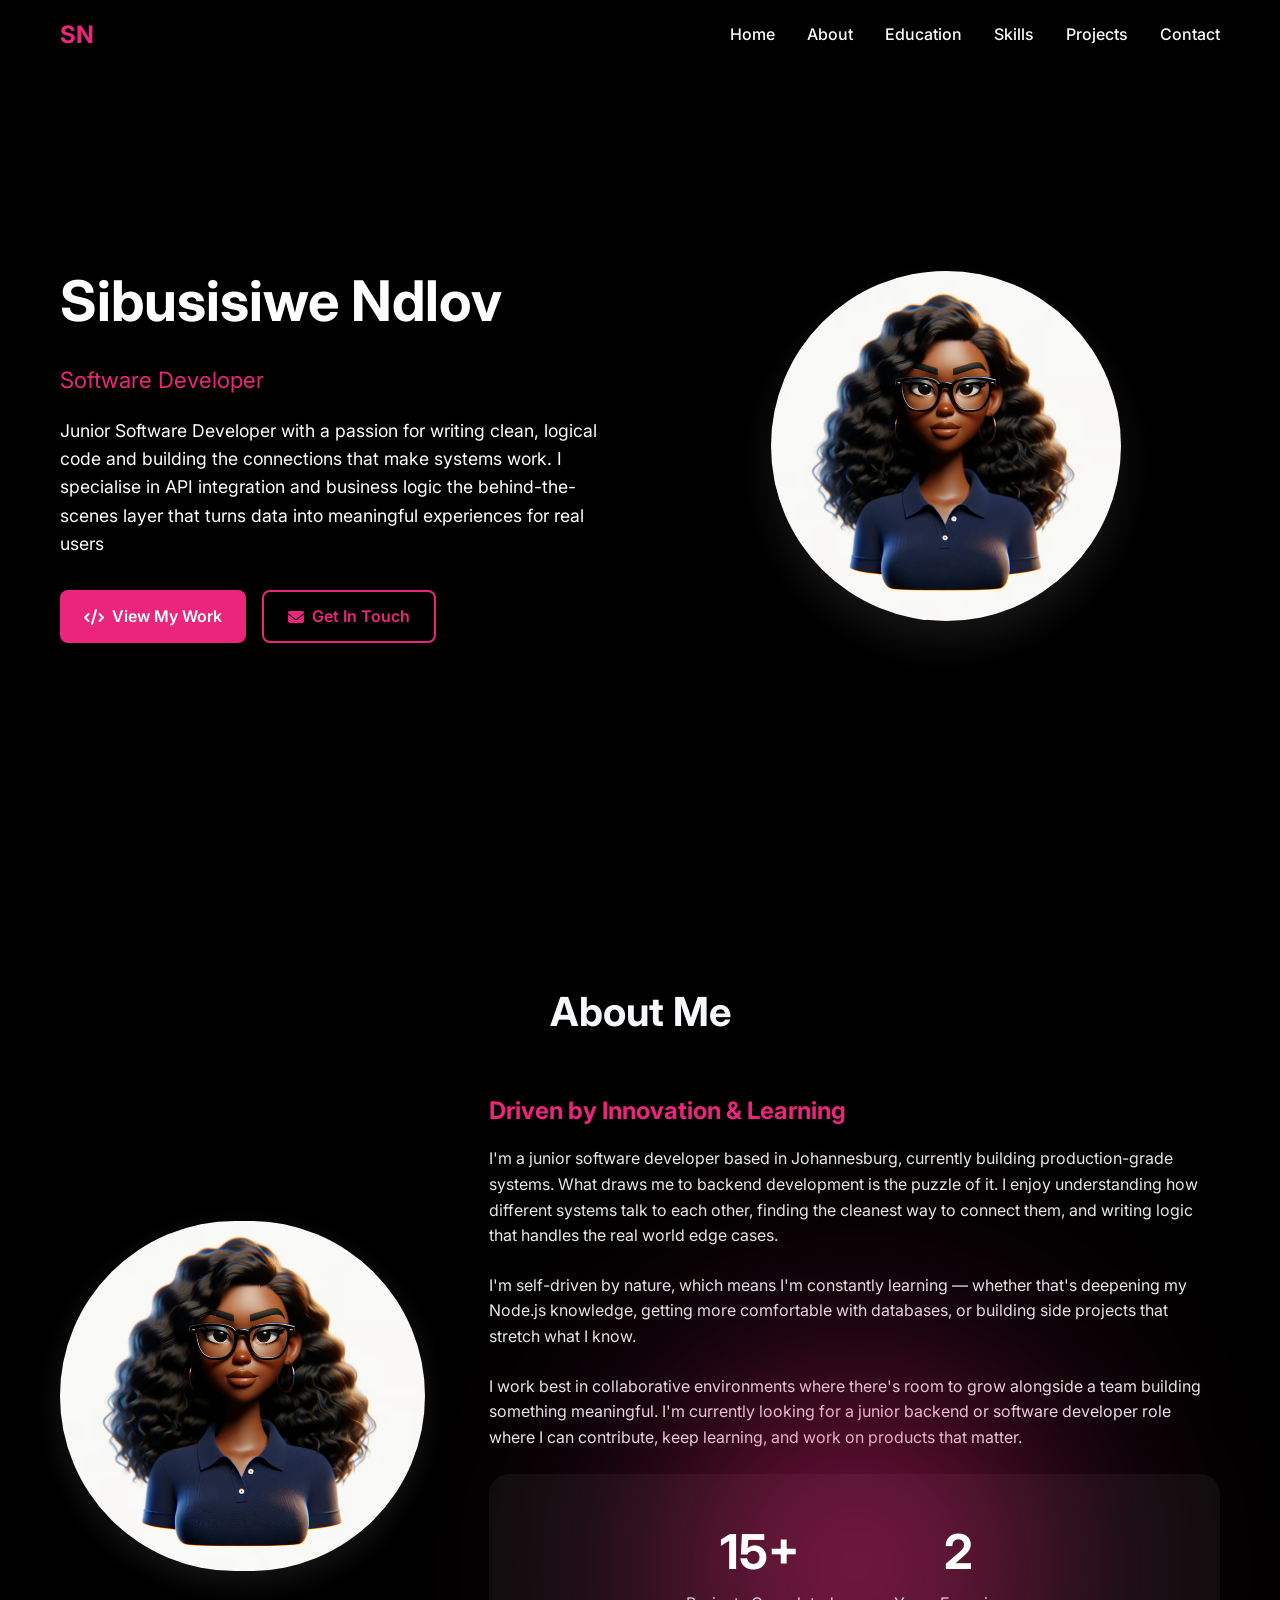
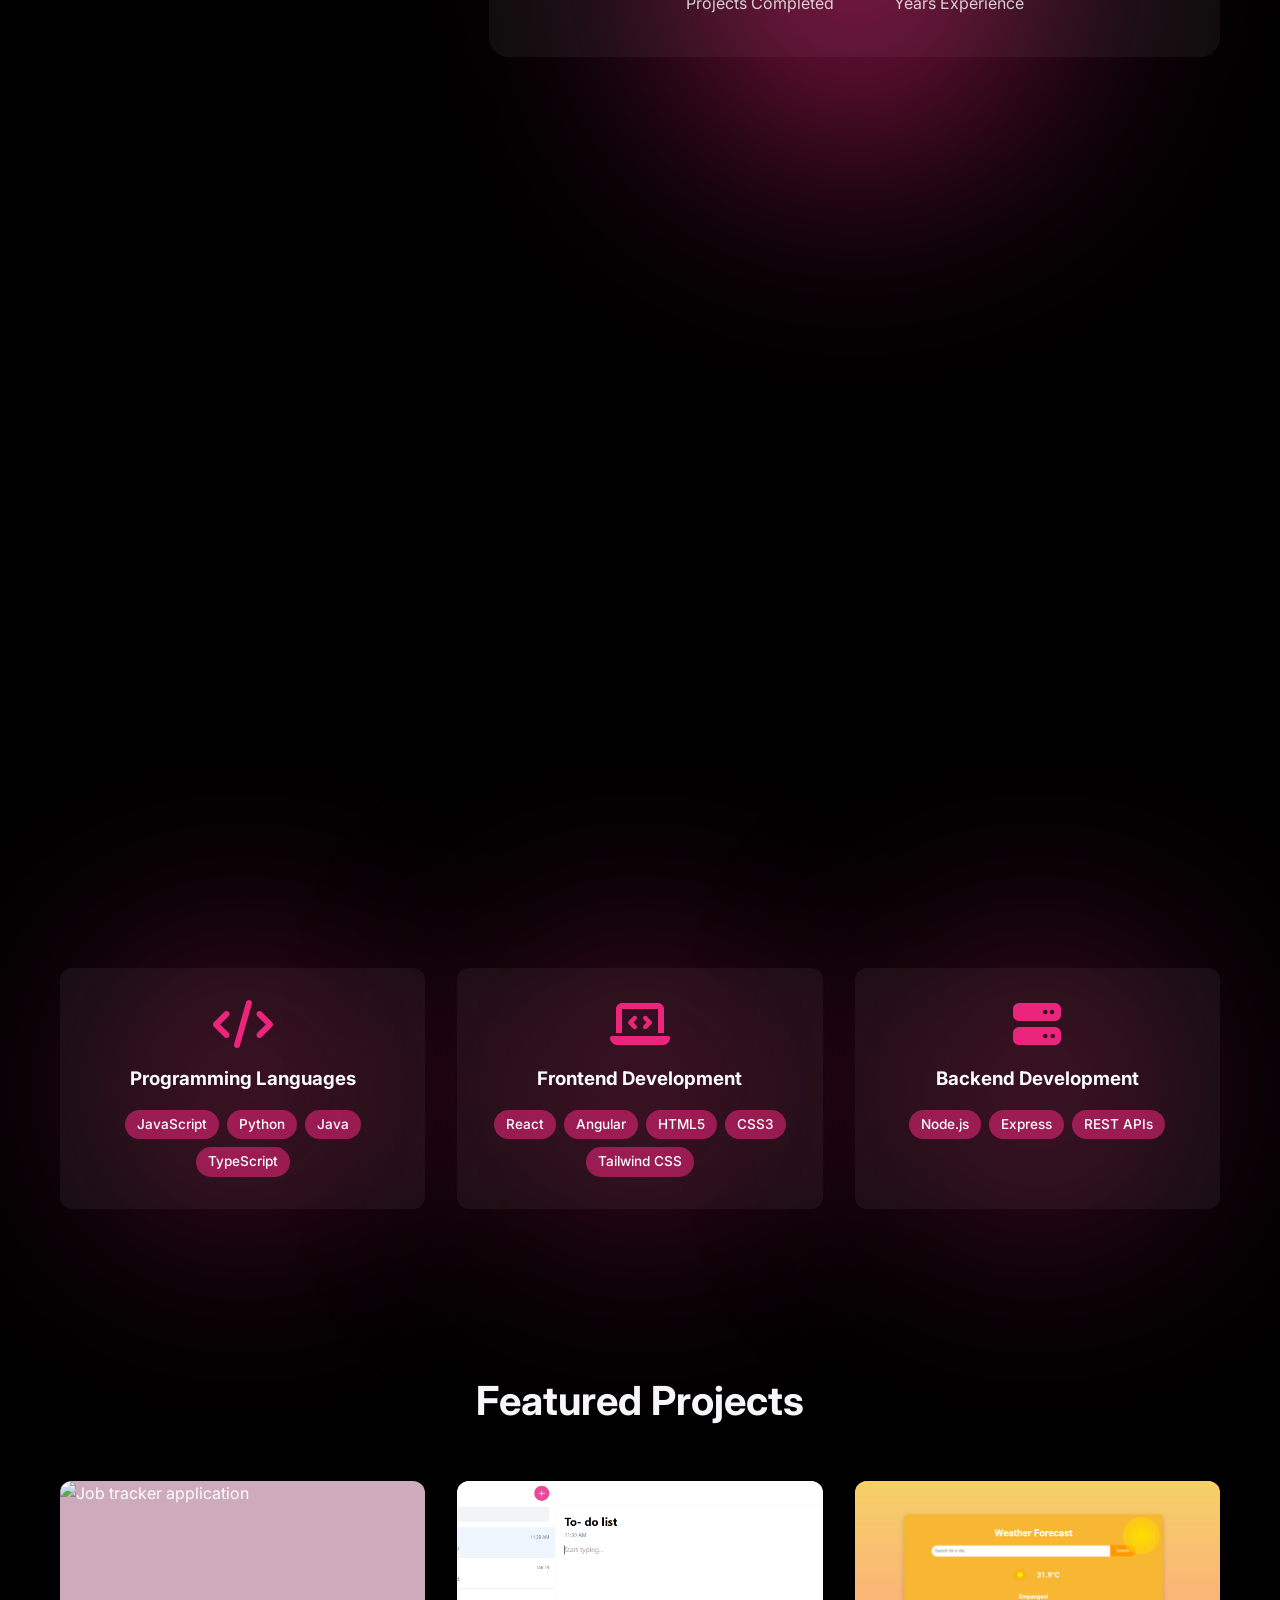
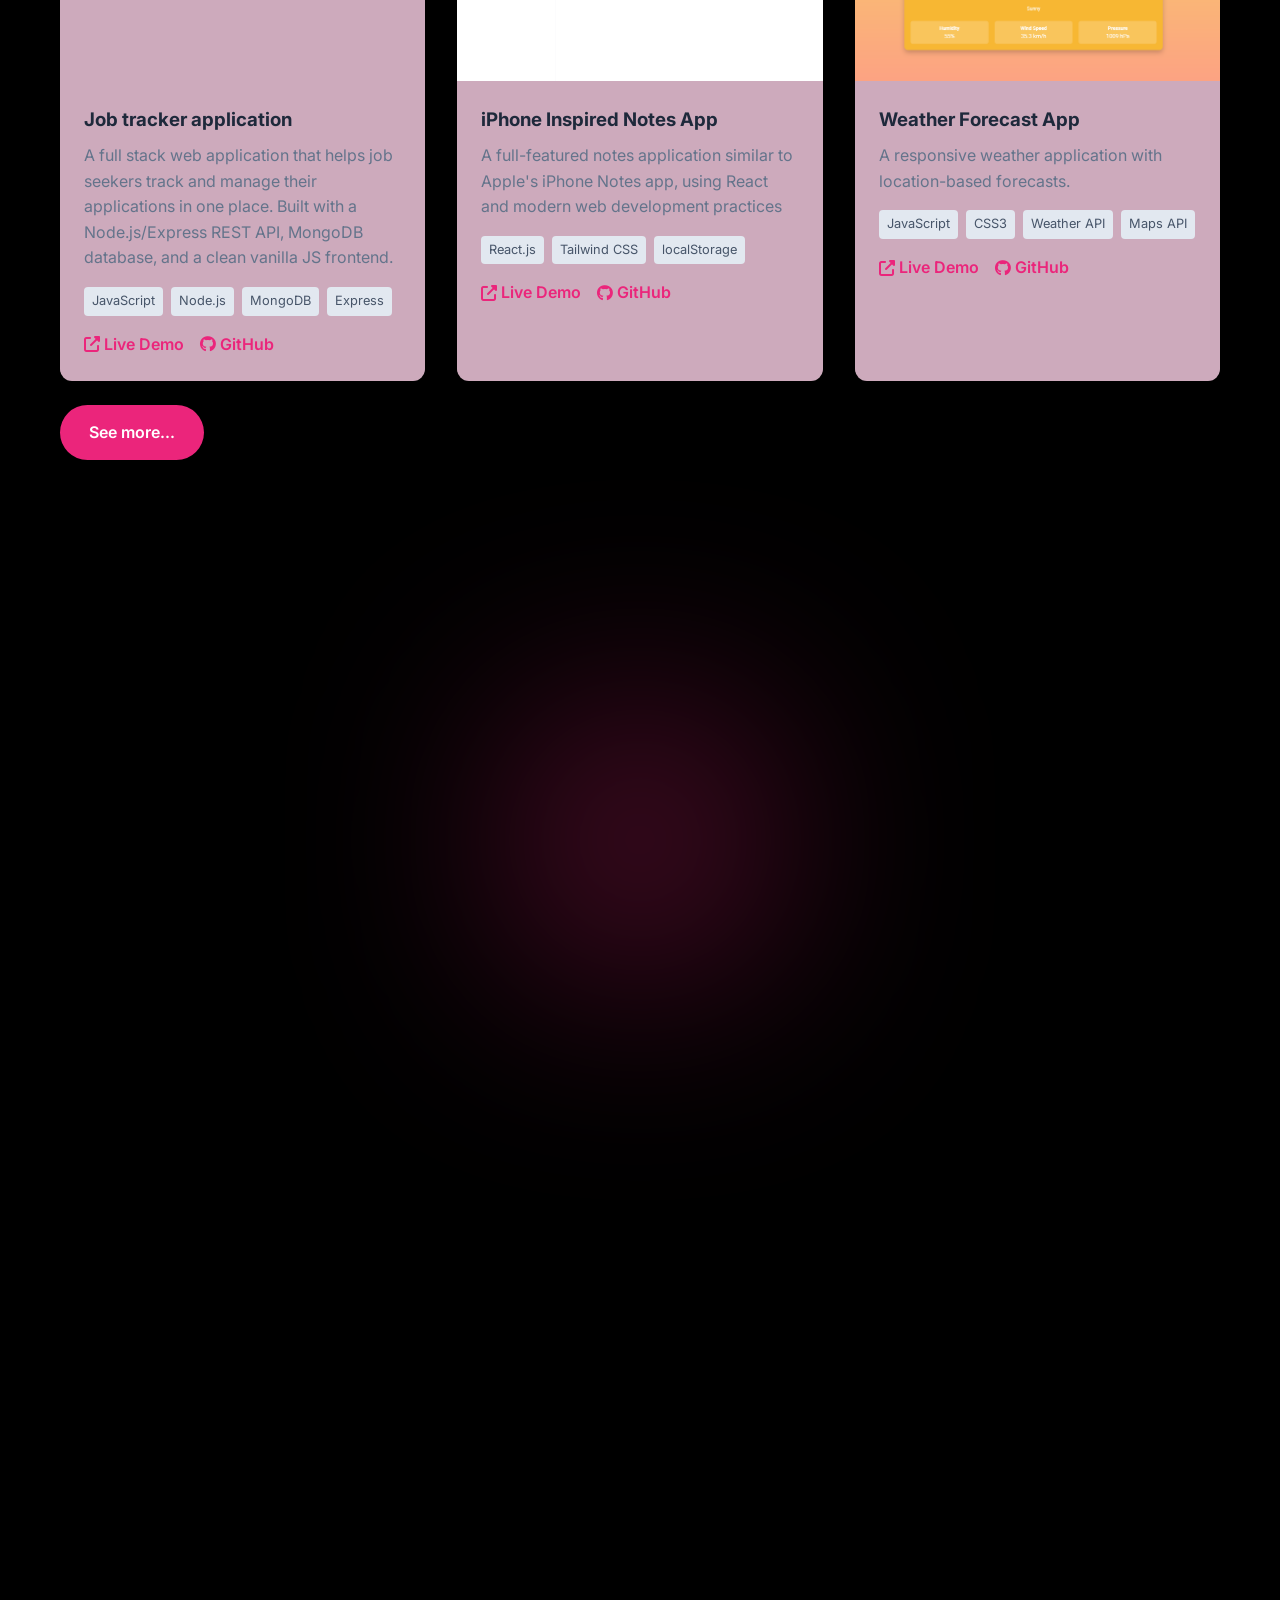
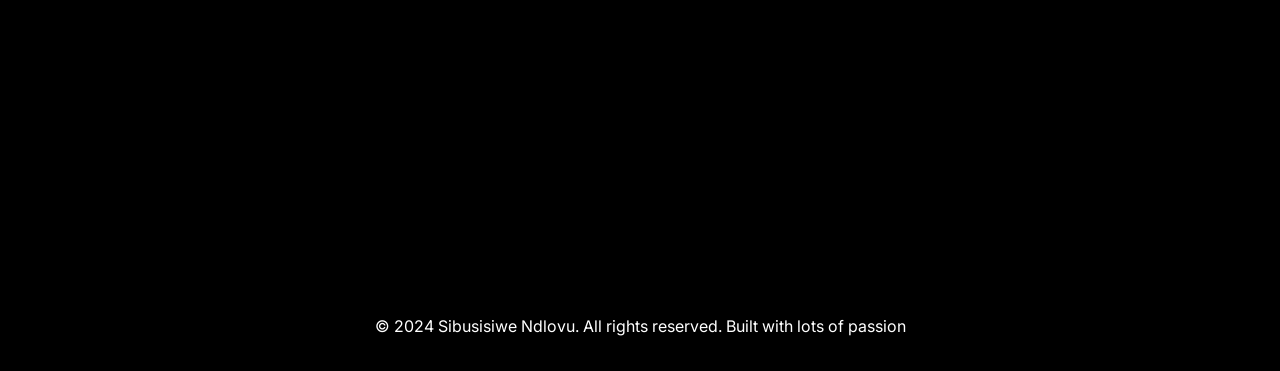
==== commit 02571380: "updated-portfolio updated portfolio with projects" ====
--- a/index.html
+++ b/index.html
@@ -29,7 +29,8 @@
     </nav>
 
     <!-- Hero Section -->
-    <section id="home" class="hero">
+
+     <section id="home" class="hero">
         <div class="container">
             <div class="hero-content">
                 <div class="hero-text">
@@ -159,23 +160,24 @@
     <section id="projects" class="projects">
         <div class="container">
             <h2 class="section-title fade-in">Featured Projects</h2>
+             
             <div class="projects-grid">
                 <div class="project-card fade-in">
                     <div class="project-image">
-                        <img src="/placeholder.svg?height=200&width=350" alt="E-commerce Platform">
+                        <img src="/placeholder.svg?height=200&width=350" alt="Job tracker application">
                     </div>
                     <div class="project-content">
-                        <h3>E-commerce Platform</h3>
-                        <p>A full-stack e-commerce solution with user authentication, payment processing, and admin dashboard.</p>
+                        <h3>Job tracker application</h3>
+                        <p>A full stack web application that helps job seekers track and manage their applications in one place. Built with a Node.js/Express REST API, MongoDB database, and a clean vanilla JS frontend.</p>
                         <div class="project-tech">
-                            <span class="tech-tag">React</span>
+                            <span class="tech-tag">JavaScript</span>
                             <span class="tech-tag">Node.js</span>
                             <span class="tech-tag">MongoDB</span>
-                            <span class="tech-tag">Stripe</span>
+                            <span class="tech-tag">Express</span>
                         </div>
                         <div class="project-links">
-                            <a href="#"><i class="fas fa-external-link-alt"></i> Live Demo</a>
-                            <a href="#"><i class="fab fa-github"></i> GitHub</a>
+                            <a href="https://sibusisiwe0405.github.io/job-tracker/"><i class="fas fa-external-link-alt"></i> Live Demo</a>
+                            <a href="https://github.com/sibusisiwe0405/job-tracker"><i class="fab fa-github"></i> GitHub</a>
                         </div>
                     </div>
                 </div>
@@ -197,6 +199,7 @@
                         </div>
                     </div>
                 </div>
+            
                 <div class="project-card fade-in">
                     <div class="project-image">
                         <img src="/weatherApp.png" alt="Weather App">
@@ -213,11 +216,12 @@
                         <div class="project-links">
                             <a href="https://sibusisiwe0405.github.io/WeatherApiPage/"><i class="fas fa-external-link-alt"></i> Live Demo</a>
                             <a href="https://github.com/sibusisiwe0405/WeatherApiPage"><i class="fab fa-github"></i> GitHub</a>
-                        </div>
-                    </div>
-                </div>
-            </div>
-        </div>
+                        </div>                      
+                    </div>     
+                </div>          
+                </div>
+                <a href="work.html" class="see-more">See more...</a>
+            </div>
     </section>
 
     <!-- Hobbies Section -->
--- a/styles.css
+++ b/styles.css
@@ -123,7 +123,6 @@
     opacity: 0;
     animation: fadeInUp 1s ease 0.4s forwards;
 }
-
 .hero-image {
     text-align: center;
     opacity: 0;
@@ -210,6 +209,26 @@
 .btn-secondary:hover {
     background-color: #eb257b;
     color: white;
+    transform: translateY(-2px);
+}
+
+.see-more {
+    display: inline-flex;
+    justify-content: center;
+    align-items: center;
+    padding: 0.9rem 1.8rem;
+    margin: 1.5rem auto 0;
+    color: #ffffff;
+    background-color: #eb257b;
+    text-decoration: none;
+    font-size: 1rem;
+    font-weight: 600;
+    border-radius: 9999px;
+    transition: transform 0.2s ease, background-color 0.2s ease;
+}
+
+.see-more:hover {
+    background-color: #ff4c8b;
     transform: translateY(-2px);
 }
 
@@ -455,6 +474,17 @@
     gap: 2rem;
 }
 
+.see-more {
+    grid-column: 2 / 3;
+    justify-self: center;
+}
+
+@media (max-width: 1100px) {
+    .see-more {
+        grid-column: 1 / -1;
+    }
+}
+
 .project-card {
     background: rgb(205, 170, 188);
     border-radius: 12px;
